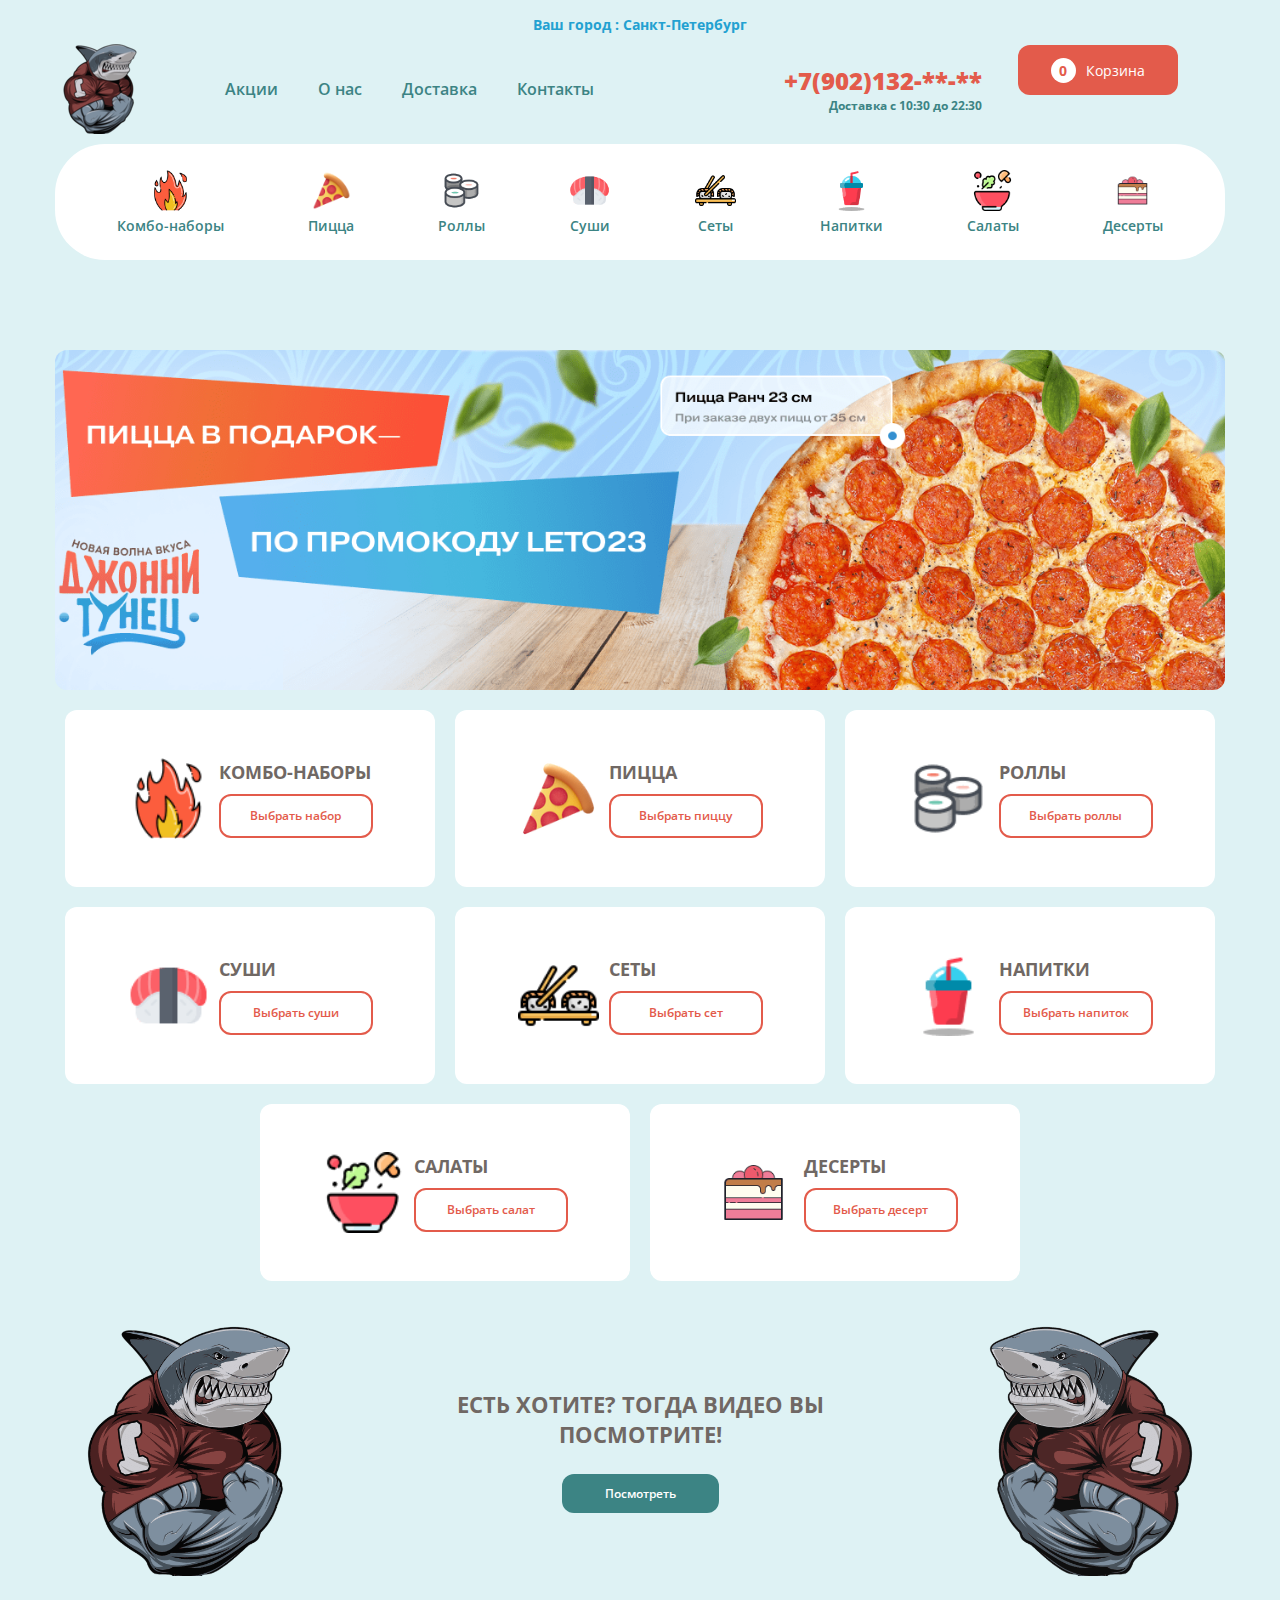
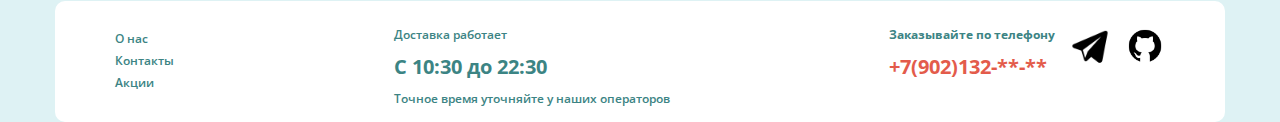
==== index.html @ 7097f6ed "Add files via upload" ====
<!DOCTYPE html>
<html lang="ru">
<head>
    <meta charset="UTF-8">
    <meta name="viewport" content="width=device-width, initial-scale=1.0">
    <title>Акула</title>
    <link rel="stylesheet" href="https://cdn.jsdelivr.net/npm/swiper@10/swiper-bundle.min.css">
    <link rel="stylesheet" href="css/style.css">

</head>
<body>
    <div class="wrapper">
        <div class="panel">
            <div class="panel__hamburger" onclick="">
                <img src="icons/panel/hamburger.png" alt="hamburger">
            </div>
            <div class="panel__logo">
                <img src="img/header/лого.png" alt="logo">
            </div>
            <div class="panel__basketCall">
                <sup>0</sup>
                <img src="icons/panel/panel_basket.png" alt="basketCall_panel">
            </div>
        </div>
    </div>
    <div class="overlay">
        <span class="menu__close" onclick="">х</span>
        <div class="menu__info">
            <a href="tel:89226533338" class="menu__tel">+7(922)653-33-38</a>
            <div class="menu__mode">
                Принимаем заказы с 10:30 до 23:30
            </div>
        </div>
        <div class="menu">
            <div class="menu__item">
                <img src="img/header/menu/огонь.png" alt="акции">
                <span class="menu__item-descr">Комбо-наборы</span>
            </div>
            <div class="menu__item">
                <img src="img/header/menu/пицца.png" alt="пицца">
                <span class="menu__item-descr">пицца</span>
            </div>
            <div class="menu__item">
                <img src="img/header/menu/роллы.png" alt="роллы">
                <span class="menu__item-descr">Роллы</span>
            </div>
            <div class="menu__item">
                <img src="img/header/menu/суши.png" alt="суши">
                <span class="menu__item-descr">Суши</span>
            </div>
            <div class="menu__item">
                <img src="img/header/menu/сеты.png" alt="сеты">
                <span class="menu__item-descr">Сеты</span>
            </div>
            <div class="menu__item">
                <img src="img/header/menu/вок.png" alt="вок">
                <span class="menu__item-descr">Вок</span>
            </div>
            <div class="menu__item">
                <img src="img/header/menu/салаты.png" alt="салаты">
                <span class="menu__item-descr">Салаты</span>
            </div>
            <div class="menu__item">
                <img src="img/header/menu/десерт.png" alt="десерт">
                <span class="menu__item-descr">Десерты</span>
            </div>  
        </div>
        <div class="menu__nav">
            <ul class="menu__list">
                <li>
                    <a href="#">Акции</a>
                </li>
                <li>
                    <a href="#">О нас</a>
                </li>
                <li>
                    <a href="#">Доставка</a>
                </li>
                <li>
                    <a href="#">Контакты</a>
                </li>
            </ul>
        </div>
    </div>
    <div class="basket">
        <div class="basket__close" onclick="">x</div>
        <h2 class="basket__title">Ваша корзина</h2>
        <div class="basket__empty">Пусто<img src="img/basket/пусто.png" alt="пусто"></div>
        <div class="basket__wrapper">
            <div class="basket__item">
                
            </div>
        </div>
        <div class="basket__finish">
            <div class="basket__finish-delivery">Доставка: <span>Бесплатно</span></div>
            <div class="basket__finish-price">Итого: <span>0 р</span></div>
        </div>
    </div>
    <div class="advertising">
        <div class="advertising__video">
            <video src="img/video/video.mp4" controls></video>
        </div>
        <span class="advertising__close" onclick="">x</span>
    </div>
    

    <header class="header">
        <div class="container">
            <div class="header__city">
                Ваш город : Санкт-Петербург
            </div>
            <div class="header__wrapper">
                <nav class="header__nav">
                    <div class="header__logo">
                        <img src="img/header/лого.png" alt="Лого">
                    </div>
                    <ul class="header__list">
                        <li>
                            <a href="#">Акции</a>
                        </li>
                        <li>
                            <a href="#">О нас</a>
                        </li>
                        <li>
                            <a href="#">Доставка</a>
                        </li>
                        <li>
                            <a href="#">Контакты</a>
                        </li>
                    </ul>
                    <div class="header__info">
                        <a href="tel:8902132****" class="header__info-tel">
                            +7(902)132-**-**
                        </a>
                        <div class="header__info-mode">
                            Доставка с 10:30 до 22:30
                        </div>
                    </div>
                    <div class="basketCall" onclick="">
                        <div class="basketCall__counter">0</div>
                        <span>Корзина</span>
                    </div>
                </nav>
                <div class="header__menu">
                    <a href="#" class="header__menu-item">
                        <img src="img/header/menu/огонь.png" alt="Комбо-наборы">
                        Комбо-наборы
                    </a>
                    <a href="#" class="header__menu-item">
                        <img src="img/header/menu/пицца.png" alt="Пицца">
                        Пицца
                    </a>
                    <a href="#" class="header__menu-item">
                        <img src="img/header/menu/роллы.png" alt="Роллы">
                        Роллы
                    </a>
                    <a href="#" class="header__menu-item">
                        <img src="img/header/menu/суши.png" alt="Суши">
                        Суши
                    </a>
                    <a href="#" class="header__menu-item">
                        <img src="img/header/menu/сеты.png" alt="Сеты">
                        Сеты
                    </a>
                    <a href="#" class="header__menu-item">
                        <img src="img/header/menu/напитки.png" alt="напитки">
                        Напитки
                    </a>
                    <a href="#" class="header__menu-item">
                        <img src="img/header/menu/салаты.png" alt="салаты">
                        Салаты
                    </a>
                    <a href="#" class="header__menu-item">
                        <img src="img/header/menu/десерт.png" alt="десерт">
                        Десерты
                    </a>
                </div>
            </div>
        </div>
    </header>

    <main class="main">

        <section class="coupons">
            <div class="container">
                <div class="swiper slider">
                    <div class="swiper-wrapper">
                        <div class="swiper-slide coupons__slide">
                            <img src="img/coupons/swiper/main_slide1.png" alt="slide1">
                        </div>
                        <div class="swiper-slide coupons__slide ">
                            <div class="coupons__slide-call">
                                <div class="coupons__slide-add">
                                    Свяжитесь со мной!
                                    <span>Корпоративные сайты, лендинг страницы, онлайн магазины</span>
                                </div>
                                <div class="coupons__slide-qr">
                                    <img src="img/coupons/swiper/slide 2/qrTg.jpg" alt="qrTelegram">
                                </div>
                            </div>
                        </div>
                        <div class="swiper-slide coupons__slide">
                            <img src="img/coupons/swiper/slide3.png" alt="slide3">
                        </div>
                    </div>
                    <div class="slider-next"></div>
                    <div class="slider-prev"></div>
                </div>
            </div>
        </section>

        <section class="card">
            <div class="container">
                <div class="card__wrapper">
                    <div class="card__item">
                        <div class="card__item-icon">
                            <img src="img/header/menu/огонь.png" alt="Комбо-наборы">
                        </div>
                        <div class="card__item-descr">
                            <div class="card__item-title">Комбо-наборы</div>
                            <a href="#" class="card__item-link">Выбрать набор</a>
                        </div>
                    </div>
                    <div class="card__item">
                        <div class="card__item-icon">
                            <img src="img/header/menu/пицца.png" alt="Пицца">
                        </div>
                        <div class="card__item-descr">
                            <div class="card__item-title">Пицца</div>
                            <a href="#" class="card__item-link">Выбрать пиццу</a>
                        </div>
                    </div>
                    <div class="card__item">
                        <div class="card__item-icon">
                            <img src="img/header/menu/роллы.png" alt="Роллы">
                        </div>
                        <div class="card__item-descr">
                            <div class="card__item-title">Роллы</div>
                            <a href="#" class="card__item-link">Выбрать роллы</a>
                        </div>
                    </div>
                    <div class="card__item">
                        <div class="card__item-icon">
                            <img src="img/header/menu/суши.png" alt="Суши">
                        </div>
                        <div class="card__item-descr">
                            <div class="card__item-title">суши</div>
                            <a href="#" class="card__item-link">Выбрать суши</a>
                        </div>
                    </div>
                    <div class="card__item">
                        <div class="card__item-icon">
                            <img src="img/header/menu/сеты.png" alt="Сеты">
                        </div>
                        <div class="card__item-descr">
                            <div class="card__item-title">Сеты</div>
                            <a href="#" class="card__item-link">Выбрать сет</a>
                        </div>
                    </div>
                    <div class="card__item">
                        <div class="card__item-icon">
                            <img src="img/header/menu/напитки.png" alt="Напитки">
                        </div>
                        <div class="card__item-descr">
                            <div class="card__item-title">Напитки</div>
                            <a href="#" class="card__item-link">Выбрать напиток</a>
                        </div>
                    </div>
                    <div class="card__item">
                        <div class="card__item-icon">
                            <img src="img/header/menu/салаты.png" alt="Салаты">
                        </div>
                        <div class="card__item-descr">
                            <div class="card__item-title">Салаты</div>
                            <a href="#" class="card__item-link">Выбрать салат</a>
                        </div>
                    </div>
                    <div class="card__item">
                        <div class="card__item-icon">
                            <img src="img/header/menu/десерт.png" alt="Десерты">
                        </div>
                        <div class="card__item-descr">
                            <div class="card__item-title">Десерты</div>
                            <a href="#" class="card__item-link">Выбрать десерт</a>
                        </div>
                    </div>
                </div>
            </div>
        </section>

        <section class="video">
            <div class="container">
                <div class="video__wrapper">
                    <div class="video__title">
                        Есть хотите? Тогда видео вы посмотрите!
                    </div>
                    <button class="video__call" onclick="">Посмотреть</button>
                </div>
            </div>
        </section>

    </main>

    <footer class="footer">
        <div class="container">
            <div class="footer__wrapper">
                <div class="footer__main">
                    <ul class="footer__main-menu">
                        <li><a href="#">О нас</a></li>
                        <li><a href="#">Контакты</a></li>
                        <li><a href="#">Акции</a></li>
                    </ul>
                    <div class="footer__main-info">
                        <span>Доставка работает</span>
                        <span>С 10:30 до 22:30</span>
                        <span>Точное время уточняйте у наших операторов</span>
                    </div>
                    <div class="footer__main-call">
                        <div class="footer__main-tel">
                            Заказывайте по телефону
                            <a href="tel:8902132****">+7(902)132-**-**</a>
                        </div>
                        <a href="https://t.me/tematriceps" class="footer__main-link">
                            <img src="icons/footer/telegram.png" alt="telegram">
                        </a>
                        <a href="https://github.com/TemaMel" class="footer__main-link">
                            <img src="icons/footer/github.png" alt="GitHub">
                        </a>
                    </div>
                    <div class="footer__main-mobile">
                        <span>Свяжитесь со мной</span>
                        Корпоративные сайты, лендинг страницы, онлайн-магазины
                    </div>
                </div>
                <div class="footer__sub">

                </div>
            </div>
        </div>
    </footer>




    

    <script src="https://cdn.jsdelivr.net/npm/swiper@10/swiper-bundle.min.js"></script>
    <script src="js/script.js"></script>
</body>
</html>
---- css/style.css ----
@charset "UTF-8";
@import url("https://fonts.googleapis.com/css2?family=Open+Sans:wght@300;400;500;600;700;800&display=swap");
* {
  font-family: "Open Sans", sans-serif;
  margin: 0;
}

body {
  background: #def2f4;
}

.container {
  max-width: 1170px;
  margin: 0 auto;
}

.wrapper {
  display: none;
  justify-content: center;
  align-items: center;
}

.panel {
  box-sizing: border-box;
  padding: 10px 20px 10px 10px;
  display: none;
  justify-content: space-between;
  position: fixed;
  align-items: center;
  width: 90%;
  height: 40px;
  background: #fff;
  top: 5%;
  border-radius: 10px;
  z-index: 100;
  transition: 1s all;
}
.panel__logo {
  width: 60px;
  height: 70px;
}
.panel__hamburger {
  display: block;
  width: 20px;
  height: 20px;
  cursor: pointer;
}
.panel__hamburger img {
  width: 100%;
  height: 100%;
  -o-object-fit: cover;
     object-fit: cover;
}
.panel__basketCall {
  display: flex;
  width: 25px;
  height: 25px;
}
.panel__basketCall img {
  width: 100%;
  height: 100%;
  -o-object-fit: cover;
     object-fit: cover;
}
.panel__basketCall sup {
  color: #3c8484;
  font-weight: 700;
}

.panel-active {
  top: 100%;
}

@media (max-width: 768px) {
  .container {
    max-width: 540px;
  }
  .wrapper {
    display: flex;
  }
  .panel {
    display: flex;
  }
}
.overlay {
  position: fixed;
  display: flex;
  left: -100%;
  justify-content: center;
  align-items: center;
  flex-direction: column;
  row-gap: 15px;
  width: 100%;
  height: 100%;
  background: #def2f4;
  text-align: center;
  transition: 1s all;
  z-index: 1000;
}
.overlay .menu {
  display: grid;
  grid-template-columns: repeat(auto-fit, 150px);
  gap: 10px;
  justify-content: center;
  align-items: center;
  width: 100%;
}
.overlay .menu__close {
  display: block;
  color: #e35b4b;
  position: absolute;
  top: 0px;
  font-size: 42px;
  line-height: 45px;
  cursor: pointer;
}
.overlay .menu__info {
  display: flex;
  flex-direction: column;
}
.overlay .menu__tel {
  color: #e35b4b;
  text-decoration: none;
  font-size: 24px;
  font-weight: 700;
}
.overlay .menu__mode {
  color: #3c8484;
  font-size: 14px;
  font-weight: 700;
}
.overlay .menu__item {
  display: flex;
  width: 150px;
  height: 92px;
  background: #fff;
  flex-direction: column;
  justify-content: center;
  align-items: center;
  -o-object-fit: cover;
     object-fit: cover;
  border-radius: 12px;
}
.overlay .menu__item img {
  width: 27px;
  height: 27px;
  -o-object-fit: cover;
     object-fit: cover;
}
.overlay .menu__item-descr {
  font-size: 12px;
  color: #3c8484;
  font-weight: 700;
}
.overlay .menu__list {
  display: flex;
  list-style-type: none;
  justify-content: space-between;
  text-align: center;
  -moz-column-gap: 20px;
       column-gap: 20px;
}
.overlay .menu__list a {
  color: #3c8484;
  text-decoration: none;
  font-weight: 700;
  font-size: 12px;
}
.overlay .menu__list a:hover {
  color: #e35b4b;
}
.overlay-active {
  left: 0%;
}

.header {
  position: relative;
  min-height: 350px;
  width: 100%;
  padding: 15px 0;
  box-sizing: border-box;
}
.header__wrapper {
  display: flex;
  flex-direction: column;
}
.header__city {
  text-align: center;
  color: #23a1d1;
  font-weight: 700;
  font-size: 14px;
  cursor: pointer;
}
.header__city:hover {
  color: rgba(24, 97, 126, 0.8705882353);
}
.header__nav {
  display: flex;
  margin-top: 10px;
  -moz-column-gap: 40px;
       column-gap: 40px;
  align-items: center;
  justify-content: start;
}
.header__logo {
  width: 90px;
  height: 90px;
}
.header__logo img {
  width: 100%;
  height: 100%;
  -o-object-fit: cover;
     object-fit: cover;
}
.header__list {
  display: flex;
  list-style-type: none;
  -moz-column-gap: 40px;
       column-gap: 40px;
}
.header__list a {
  color: #3c8484;
  text-decoration: none;
  font-weight: 600;
}
.header__list a:hover {
  color: #e35b4b;
}
.header__info {
  padding-left: 150px;
  display: flex;
  flex-direction: column;
  text-align: right;
}
.header__info-tel {
  color: #e35b4b;
  text-decoration: none;
  font-size: 24px;
  font-weight: 800;
}
.header__info-mode {
  color: #3c8484;
  font-size: 12px;
  font-weight: 700;
}
.header__menu {
  display: flex;
  justify-content: space-around;
  margin-top: 10px;
  width: 100%;
  min-height: 116px;
  padding: 20px;
  background: #fff;
  border-radius: 50px;
  box-sizing: border-box;
}
.header__menu-item {
  color: #3c8484;
  font-size: 14px;
  font-weight: 600;
  display: flex;
  flex-direction: column;
  justify-content: center;
  align-items: center;
  text-decoration: none;
  row-gap: 5px;
  flex-wrap: wrap;
  transition: 0.6s all;
}
.header__menu-item img {
  width: 41px;
  height: 41px;
}
.header__menu-item:hover {
  transform: translateY(-15%);
  color: #e35b4b;
}

@media (max-width: 1200px) {
  .container {
    max-width: 900px;
  }
  .header .header__list {
    -moz-column-gap: 20px;
         column-gap: 20px;
    padding: 0;
  }
  .header__info {
    padding-left: 30px;
  }
}
@media (max-width: 992px) {
  .container {
    max-width: 720px;
  }
  .header__wrapper {
    width: 100%;
    justify-content: center;
    align-items: center;
  }
  .header__nav {
    justify-content: space-between;
  }
  .header__menu {
    padding: 5px;
    display: grid;
    grid-template-columns: repeat(5, 41px);
    -moz-column-gap: 30px;
         column-gap: 30px;
    padding: 20px;
    row-gap: 15px;
    width: 600px;
  }
  .header__menu-item {
    font-size: 14px;
  }
  .header__menu-item:hover {
    transform: unset;
  }
}
@media (max-width: 768px) {
  .container {
    max-width: 540px;
  }
  .header {
    min-height: 100px;
    background: none;
  }
  .header__wrapper {
    display: none;
  }
  .header__city {
    display: none;
  }
}
@media (max-width: 576px) {
  .container {
    width: 100%;
    padding: 0 10px;
  }
}
.basketCall {
  position: fixed;
  width: 160px;
  height: 50px;
  background-color: #e35b4b;
  border-radius: 12px;
  display: flex;
  align-items: center;
  justify-content: center;
  -moz-column-gap: 10px;
       column-gap: 10px;
  top: 5%;
  right: 8%;
  cursor: pointer;
  z-index: 100;
  transition: 0.7s all;
}
.basketCall__counter {
  color: #e35b4b;
  width: 25px;
  height: 25px;
  display: flex;
  justify-content: center;
  align-items: center;
  background: #fff;
  border-radius: 50%;
  font-size: 14px;
  font-weight: 700;
}
.basketCall span {
  color: #fff;
  font-size: 14px;
}
.basketCall-active {
  right: -100%;
}
.basketCall:hover {
  background: #3c8484;
}

.basket {
  position: fixed;
  padding: 20px 0px 5px 0;
  right: 1%;
  top: -100%;
  display: flex;
  justify-content: space-between;
  flex-direction: column;
  text-align: center;
  border-radius: 0px 0px 12px 12px;
  width: 400px;
  min-height: 300px;
  background: #f1f1f1;
  z-index: 1;
  border-bottom: 2px solid #3c8484;
  border-left: 2px solid #3c8484;
  border-right: 2px solid #3c8484;
  transition: 0.8s all;
  z-index: 100;
}
.basket__close {
  color: #e35b4b;
  position: absolute;
  font-size: 40px;
  left: 10%;
  top: 0px;
  cursor: pointer;
}
.basket__empty {
  display: flex;
  justify-content: center;
  align-items: center;
  -moz-column-gap: 10px;
       column-gap: 10px;
  font-size: 24px;
  font-weight: 700;
  color: #3c8484;
}
.basket__empty img {
  width: 70px;
  height: 70px;
  -o-object-fit: cover;
     object-fit: cover;
}
.basket__title {
  color: #3c8484;
}
.basket__finish {
  color: #3c8484;
  font-weight: 600;
}
.basket-active {
  top: 0;
}
.basket:after {
  content: "";
  position: absolute;
  left: 0%;
  bottom: 0%;
  width: 200px;
  height: 200px;
  background: url("../img/basket/рыбак.png") center center/cover no-repeat;
  z-index: -1;
  border-radius: 50%;
}

@media (max-width: 1200px) {
  .basketCall {
    right: 2%;
    top: 10%;
  }
}
@media (max-width: 992px) {
  .basketCall {
    right: 2%;
    top: 2%;
    width: 120px;
  }
}
@media (max-width: 768px) {
  .container {
    max-width: 540px;
  }
  .basketCall {
    display: none;
  }
}
@media (max-width: 576px) {
  .container {
    width: 100%;
    padding: 0 10px;
  }
  .basket {
    width: 300px;
  }
}
.swiper {
  position: relative;
  width: 100%;
  height: 100%;
}

.slider {
  position: relative;
}

.coupons__slide {
  overflow: hidden;
  height: 340px;
  border-radius: 12px;
}
.coupons__slide img {
  -o-object-fit: cover;
     object-fit: cover;
  width: 100%;
  height: 100%;
}
.coupons__slide-qr {
  width: 350px;
  height: 350px;
}
.coupons__slide-qr img {
  width: 100%;
  height: 100%;
  -o-object-fit: cover;
     object-fit: cover;
  border-radius: 50%;
  border: 1px solid #e35b4b;
}
.coupons__slide-call {
  width: 100%;
  height: 100%;
  display: flex;
  align-items: center;
  justify-content: center;
  -moz-column-gap: 30px;
       column-gap: 30px;
}
.coupons__slide-add {
  color: #3c8484;
  text-align: center;
  width: 350px;
  line-height: 30px;
  font-weight: 700;
  font-size: 32px;
}
.coupons__slide-add span {
  font-weight: 600;
  font-size: 24px;
}

@media (max-width: 1200px) {
  .container {
    max-width: 900px;
  }
  .coupons__slide {
    height: 300px;
  }
  .coupons__slide-qr {
    width: 300px;
    height: 300px;
  }
}
@media (max-width: 992px) {
  .container {
    max-width: 720px;
  }
  .coupons__slide {
    height: 200px;
  }
  .coupons__slide-qr {
    width: 200px;
    height: 200px;
  }
}
@media (max-width: 768px) {
  .container {
    max-width: 540px;
  }
  .coupons__slide {
    height: 150px;
  }
  .coupons__slide-qr {
    width: 150px;
    height: 150px;
  }
  .coupons__slide-add {
    font-size: 24px;
  }
  .coupons__slide-add span {
    font-size: 20px;
  }
}
@media (max-width: 576px) {
  .container {
    width: 100%;
    padding: 0;
  }
  .coupons__slide {
    max-height: 100px;
    width: 300px;
    box-sizing: border-box;
  }
  .coupons__slide-qr {
    width: 100px;
    height: 100px;
  }
  .coupons__slide-add {
    font-size: 14px;
    width: 150px;
    line-height: 16px;
  }
  .coupons__slide-add span {
    font-size: 12px;
  }
}
.card {
  padding: 20px 0;
}
.card__wrapper {
  display: flex;
  gap: 20px;
  flex-wrap: wrap;
  justify-content: center;
}
.card__item {
  display: flex;
  align-items: center;
  justify-content: center;
  width: 370px;
  height: 177px;
  background: white;
  box-sizing: border-box;
  border-radius: 12px;
  transition: 0.4s all;
  -moz-column-gap: 10px;
       column-gap: 10px;
}
.card__item-icon {
  width: 81px;
  height: 81px;
}
.card__item-icon img {
  width: 100%;
  height: 100%;
  -o-object-fit: cover;
     object-fit: cover;
}
.card__item-descr {
  display: flex;
  flex-direction: column;
  row-gap: 10px;
}
.card__item-title {
  color: #706864;
  text-transform: uppercase;
  font-weight: 700;
  font-size: 18px;
  line-height: 24px;
}
.card__item-link {
  color: #e35b4b;
  display: flex;
  justify-content: center;
  align-items: center;
  border: 2px solid #e35b4b;
  border-radius: 12px;
  font-weight: 600;
  width: 150px;
  height: 40px;
  text-decoration: none;
  font-size: 12px;
  transition: 0.6s all;
}
.card__item-link:hover {
  color: #fff;
  background: #e35b4b;
}
.card__item:hover {
  transform: translateY(-2%);
  height: 165px;
}

@media (max-width: 1200px) {
  .container {
    max-width: 900px;
  }
}
@media (max-width: 992px) {
  .container {
    max-width: 720px;
  }
  .card__item {
    width: 350px;
  }
}
@media (max-width: 768px) {
  .container {
    max-width: 540px;
  }
  .card__item {
    width: 250px;
    padding: 10px;
  }
  .card__item-title {
    font-size: 16px;
  }
  .card__item-icon {
    width: 60px;
    height: 60px;
  }
  .card__item-link:hover {
    color: #e35b4b;
    background: #fff;
  }
  .card__item:hover {
    transform: translateY(0);
  }
}
.video {
  min-height: 300px;
  display: flex;
  justify-content: center;
  align-items: center;
  position: relative;
}
.video__wrapper {
  display: flex;
  flex-direction: column;
  justify-content: center;
  align-items: center;
}
.video__title {
  color: #706864;
  font-size: 22px;
  text-align: center;
  text-transform: uppercase;
  font-weight: 700;
  width: 400px;
}
.video__call {
  color: #fff;
  font-size: 12px;
  font-weight: 600;
  width: 157px;
  height: 39px;
  display: flex;
  justify-content: center;
  align-items: center;
  border-radius: 12px;
  border: none;
  margin-top: 25px;
  background: #3c8484;
  cursor: pointer;
  transition: 0.4s all;
}
.video__call:hover {
  background: #e35b4b;
}
.video:before {
  content: "";
  position: absolute;
  width: 250px;
  height: 250px;
  left: 5%;
  background: url("../img/video/shark1.png") center center/cover no-repeat;
  animation: 2s shark-animate infinite alternate-reverse;
  z-index: -1;
}
.video:after {
  content: "";
  position: absolute;
  right: 5%;
  width: 250px;
  height: 250px;
  background: url("../img/video/shark.png") center center/cover no-repeat;
  animation: 2s shark-animate infinite alternate-reverse;
  z-index: -1;
}

@keyframes shark-animate {
  0% {
    transform: translateY(0);
    opacity: 0.9;
  }
  100% {
    transform: translateY(-10%);
    opacity: 1;
  }
}
@media (max-width: 768px) {
  .video__title {
    color: #3c8484;
  }
}
@media (max-width: 576px) {
  .video__title {
    color: #3c8484;
    width: 100%;
  }
  .video:after {
    display: none;
  }
  .video:before {
    left: 0;
  }
}
.advertising {
  position: fixed;
  display: flex;
  justify-content: center;
  align-items: center;
  background: rgba(60, 132, 132, 0.9);
  width: 100%;
  height: 100%;
  z-index: 101;
  left: -100%;
  transition: 0.4s all;
}
.advertising__close {
  color: #fff;
  position: absolute;
  font-size: 42px;
  font-weight: 700;
  top: 10%;
  right: 20%;
  cursor: pointer;
}
.advertising__video {
  width: 700px;
  height: 400px;
}
.advertising__video video {
  width: 100%;
  height: 100%;
}
.advertising-active {
  left: 0;
}

@media (max-width: 1200px) {
  .advertising__close {
    right: 10%;
  }
}
@media (max-width: 992px) {
  .advertising__video {
    width: 600px;
    height: 350px;
  }
  .advertising__close {
    right: 5%;
  }
}
@media (max-width: 768px) {
  .advertising__video {
    width: 500px;
    height: 300px;
  }
  .advertising__close {
    right: 0%;
    top: 15%;
  }
}
@media (max-width: 576px) {
  .advertising__video {
    width: 300px;
    height: 200px;
  }
  .advertising__close {
    right: 0%;
    top: 25%;
    font-size: 32px;
  }
}
.footer__wrapper {
  display: flex;
  flex-direction: column;
}
.footer__main {
  display: flex;
  padding: 25px 60px 15px 60px;
  align-items: start;
  justify-content: space-between;
  width: 100%;
  min-height: 100px;
  background: #fff;
  border-radius: 10px;
  box-sizing: border-box;
}
.footer__main-menu {
  list-style-type: none;
  padding: 0;
}
.footer__main-menu li a {
  color: #3c8484;
  font-size: 12px;
  font-weight: 600;
  text-decoration: none;
  transition: 0.5s all;
}
.footer__main-menu li a:hover {
  color: #e35b4b;
}
.footer__main-info {
  display: flex;
  flex-direction: column;
  row-gap: 10px;
}
.footer__main-info span {
  color: #3c8484;
  font-size: 12px;
  font-weight: 600;
}
.footer__main-info span:nth-child(2) {
  font-size: 20px;
  font-weight: 700;
}
.footer__main-call {
  display: flex;
  -moz-column-gap: 15px;
       column-gap: 15px;
}
.footer__main-tel {
  color: #3c8484;
  font-size: 12px;
  font-weight: 700;
  display: flex;
  flex-direction: column;
  row-gap: 10px;
}
.footer__main-tel a {
  color: #e35b4b;
  font-size: 20px;
  text-decoration: none;
}
.footer__main-link {
  width: 40px;
  height: 40px;
}
.footer__main-link img {
  width: 100%;
  height: 100%;
  -o-object-fit: cover;
     object-fit: cover;
}
.footer__main-mobile {
  display: none;
}
@media (max-width: 1200px) {
  .container {
    max-width: 950px;
  }
}
@media (max-width: 992px) {
  .container {
    max-width: 700px;
  }
  .footer__main {
    padding: 15px;
  }
}
@media (max-width: 768px) {
  .container {
    max-width: 500px;
  }
  .footer__main {
    justify-content: center;
    align-items: center;
    flex-direction: column;
    text-align: center;
    row-gap: 15px;
  }
  .footer__main-menu {
    display: none;
  }
  .footer__main-info {
    display: none;
  }
  .footer__main-tel {
    row-gap: 0px;
  }
  .footer__main-mobile {
    color: #3c8484;
    font-weight: 700;
    display: block;
    text-align: center;
  }
  .footer__main-mobile span {
    display: block;
    font-size: 16px;
  }
}
@media (max-width: 576px) {
  .container {
    width: 100%;
    padding: 0 10px;
  }
  .footer__main {
    width: 100%;
  }
}/*# sourceMappingURL=style.css.map */
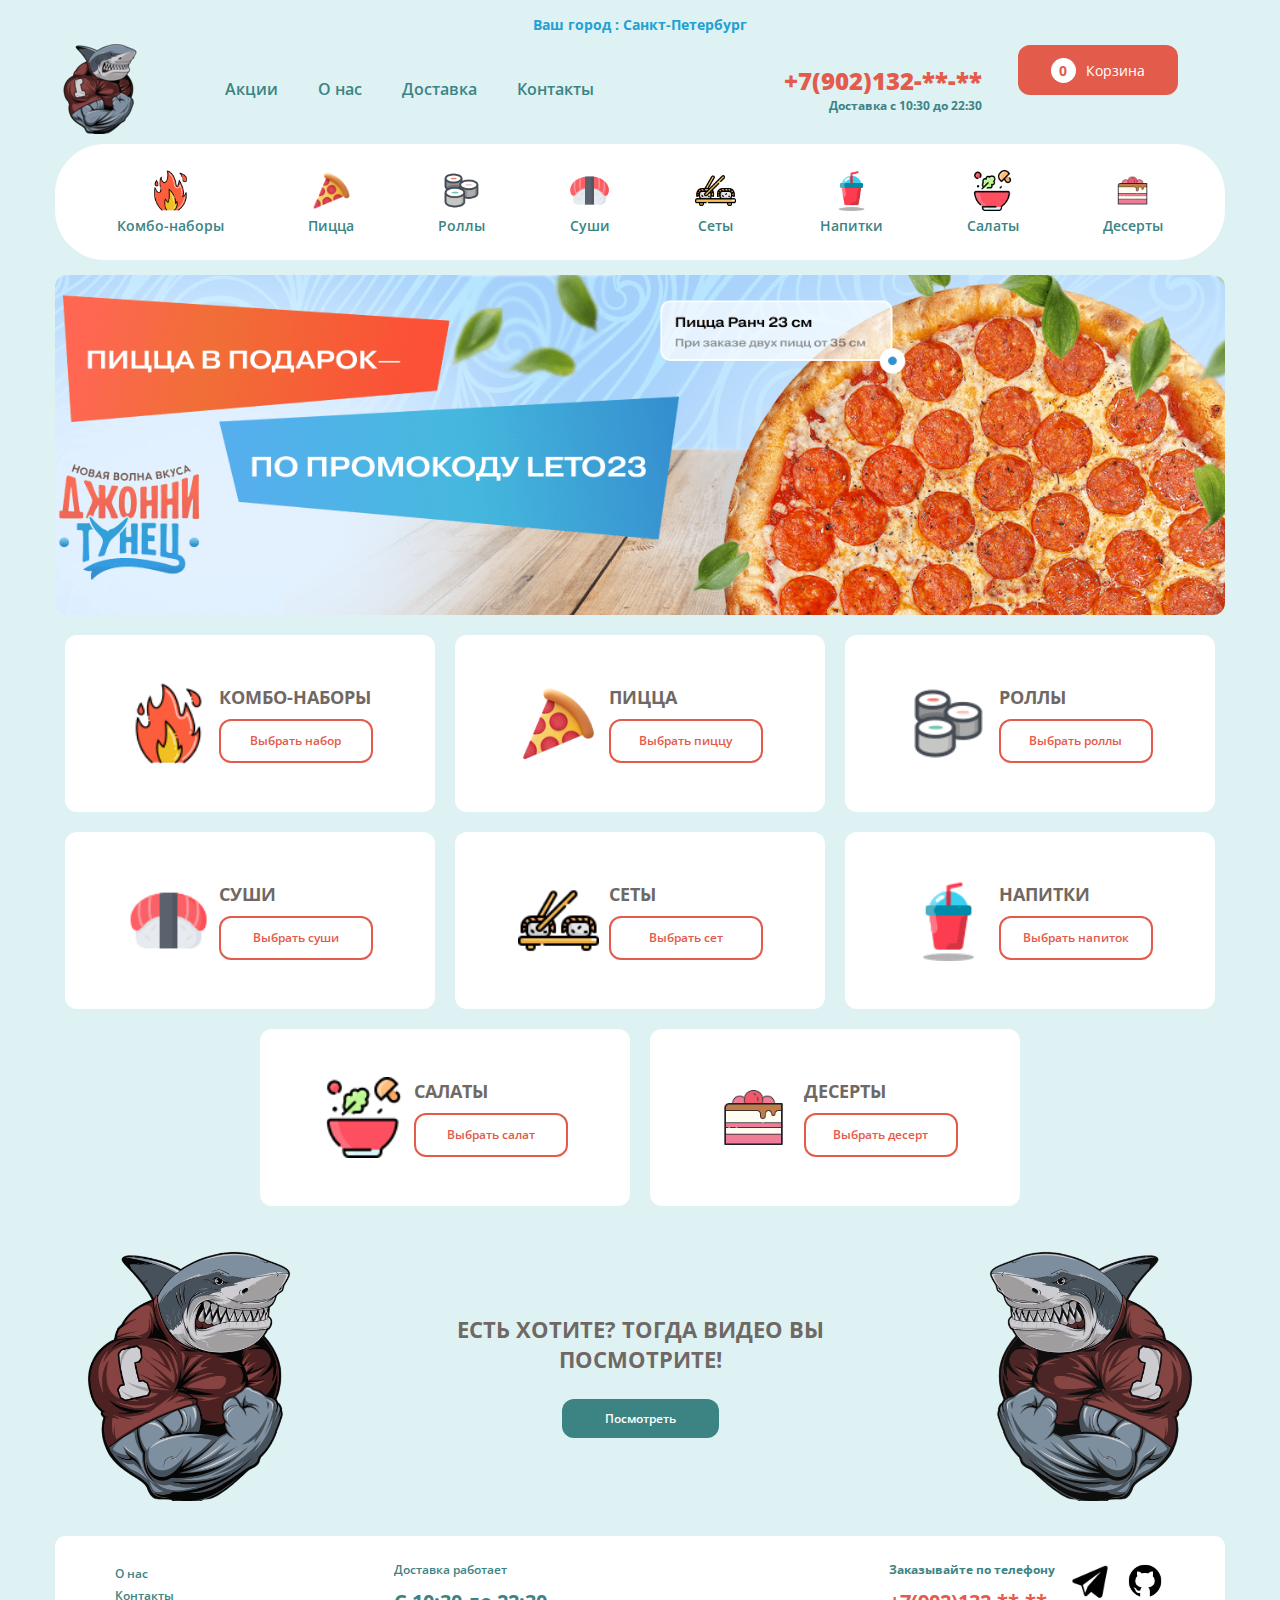
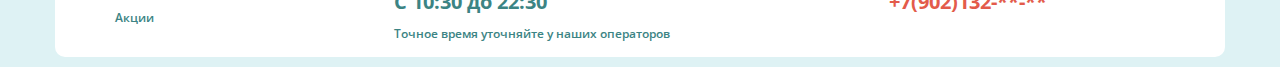
==== commit c2e13663: "1.2" ====
--- a/index.html
+++ b/index.html
@@ -8,7 +8,9 @@
     <link rel="stylesheet" href="css/style.css">
 
 </head>
+
 <body>
+
     <div class="wrapper">
         <div class="panel">
             <div class="panel__hamburger" onclick="">
@@ -68,10 +70,10 @@
         <div class="menu__nav">
             <ul class="menu__list">
                 <li>
-                    <a href="#">Акции</a>
+                    <a href="pages/information/promotions.html" target="_blank">Акции</a>
                 </li>
                 <li>
-                    <a href="#">О нас</a>
+                    <a href="pages/information/aboutUs.html" target="_blank">О нас</a>
                 </li>
                 <li>
                     <a href="#">Доставка</a>
@@ -112,14 +114,14 @@
             <div class="header__wrapper">
                 <nav class="header__nav">
                     <div class="header__logo">
-                        <img src="img/header/лого.png" alt="Лого">
+                        <a href="index.html"><img src="img/header/лого.png" alt="Лого"></a>
                     </div>
                     <ul class="header__list">
                         <li>
-                            <a href="#">Акции</a>
+                            <a href="pages/information/promotions.html" target="_blank">Акции</a>
                         </li>
                         <li>
-                            <a href="#">О нас</a>
+                            <a href="pages/information/aboutUs.html" target="_blank">О нас</a>
                         </li>
                         <li>
                             <a href="#">Доставка</a>
--- a/css/style.css
+++ b/css/style.css
@@ -175,7 +175,7 @@
 
 .header {
   position: relative;
-  min-height: 350px;
+  min-height: 250px;
   width: 100%;
   padding: 15px 0;
   box-sizing: border-box;
@@ -280,7 +280,7 @@
   .container {
     max-width: 900px;
   }
-  .header .header__list {
+  .header__list {
     -moz-column-gap: 20px;
          column-gap: 20px;
     padding: 0;
@@ -316,6 +316,9 @@
   }
   .header__menu-item:hover {
     transform: unset;
+  }
+  .header__info {
+    padding-left: 0px;
   }
 }
 @media (max-width: 768px) {
@@ -854,6 +857,9 @@
     font-size: 32px;
   }
 }
+.footer {
+  padding: 10px;
+}
 .footer__wrapper {
   display: flex;
   flex-direction: column;
@@ -928,6 +934,7 @@
 .footer__main-mobile {
   display: none;
 }
+
 @media (max-width: 1200px) {
   .container {
     max-width: 950px;
@@ -975,9 +982,157 @@
 @media (max-width: 576px) {
   .container {
     width: 100%;
-    padding: 0 10px;
   }
   .footer__main {
     width: 100%;
   }
+}
+.promotions__wrapper {
+  padding: 15px 10px;
+  display: flex;
+  text-align: center;
+  flex-direction: column;
+  align-items: center;
+  width: 100%;
+  height: 100%;
+  background: #fff;
+  border-radius: 12px;
+  box-sizing: border-box;
+  row-gap: 15px;
+}
+.promotions__subtitle {
+  display: block;
+  font-weight: 700;
+  font-size: 14px;
+}
+.promotions__coupon {
+  width: 100%;
+  height: 300px;
+  border-radius: 12px;
+  cursor: pointer;
+  -o-object-fit: cover;
+     object-fit: cover;
+}
+.promotions__descr {
+  width: 500px;
+  font-weight: 600;
+}
+.promotions__descr span {
+  display: block;
+  font-weight: 700;
+  color: #3c8484;
+}
+
+@media (max-width: 768px) {
+  .promotions__coupon {
+    height: 140px;
+  }
+}
+@media (max-width: 576px) {
+  .promotions {
+    padding: 0 10px;
+  }
+  .promotions__coupon {
+    height: 100px;
+  }
+  .promotions__descr {
+    width: 100%;
+    font-size: 12px;
+  }
+}
+.aboutUs {
+  padding: 15px 0;
+}
+.aboutUs__wrapper {
+  display: flex;
+  justify-content: center;
+  align-items: center;
+}
+.aboutUs__img {
+  width: 450px;
+  height: 450px;
+  -o-object-fit: cover;
+     object-fit: cover;
+  animation: 2s shark-animate-aboutUs infinite alternate-reverse;
+}
+.aboutUs__title {
+  color: #706864;
+  font-size: 30px;
+  font-weight: 900;
+}
+.aboutUs__title span {
+  color: #e35b4b;
+}
+.aboutUs__descr {
+  display: flex;
+  flex-direction: column;
+  row-gap: 20px;
+}
+.aboutUs__descr p {
+  color: #706864;
+  font-size: 16px;
+  line-height: 24px;
+  font-weight: 400;
+}
+.aboutUs__info {
+  padding: 0 25px;
+  color: #fff;
+  display: flex;
+  align-items: center;
+  text-align: center;
+  width: 100%;
+  font-size: 12px;
+  min-height: 150px;
+  background: linear-gradient(to bottom, #53a5ad, #5bb6bf 100%);
+  border-radius: 12px;
+  box-sizing: border-box;
+}
+
+@keyframes shark-animate-aboutUs {
+  0% {
+    transform: translateY(0);
+    opacity: 0.9;
+  }
+  100% {
+    transform: translateY(-5%);
+    opacity: 1;
+  }
+}
+@media (max-width: 992px) {
+  .container {
+    width: 700px;
+  }
+  .aboutUs__img {
+    width: 250px;
+    height: 300px;
+  }
+  .aboutUs__wrapper {
+    -moz-column-gap: 10px;
+         column-gap: 10px;
+  }
+  .aboutUs__info {
+    margin-top: 10px;
+  }
+}
+@media (max-width: 768px) {
+  .container {
+    width: 500px;
+  }
+  .aboutUs__wrapper {
+    flex-direction: column;
+    -moz-column-gap: 0px;
+         column-gap: 0px;
+  }
+}
+@media (max-width: 576px) {
+  .container {
+    width: 100%;
+  }
+  .aboutUs {
+    padding: 0 10px;
+    box-sizing: border-box;
+  }
+  .aboutUs__descr {
+    width: 100%;
+  }
 }/*# sourceMappingURL=style.css.map */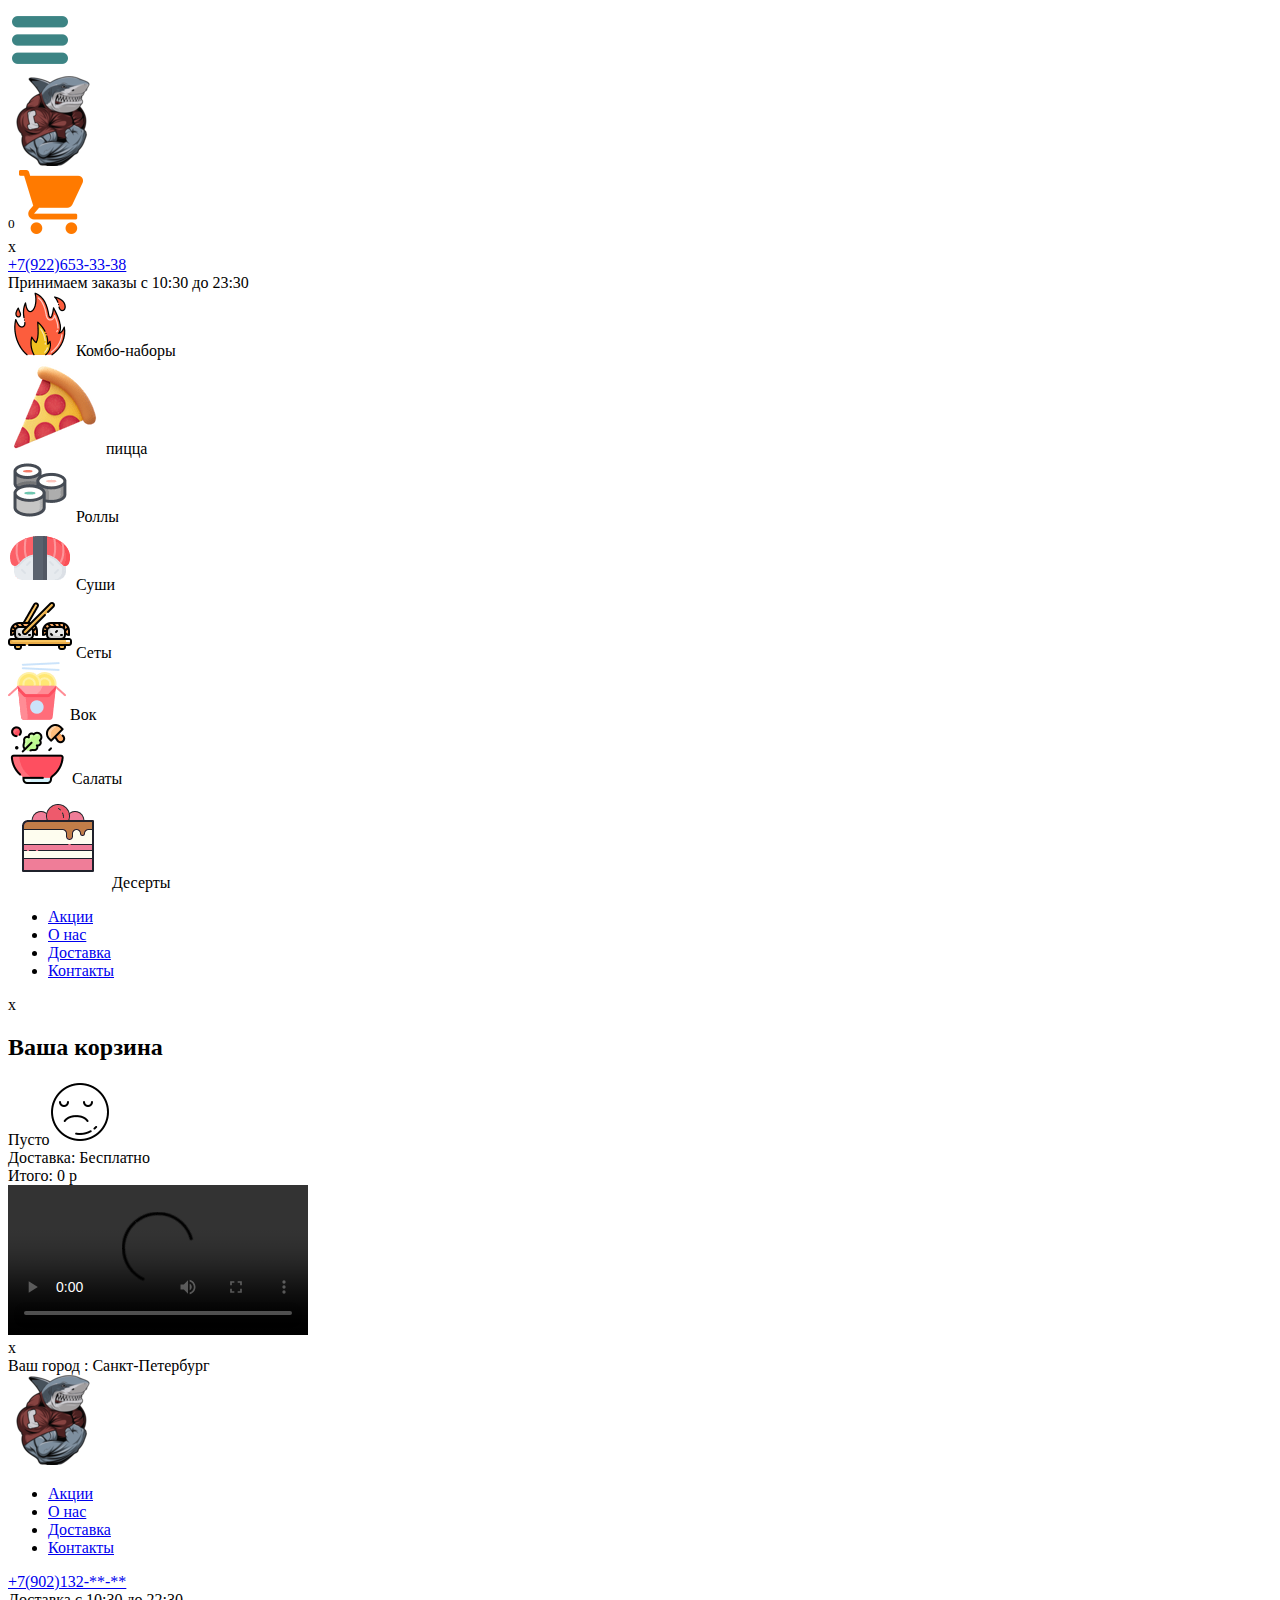
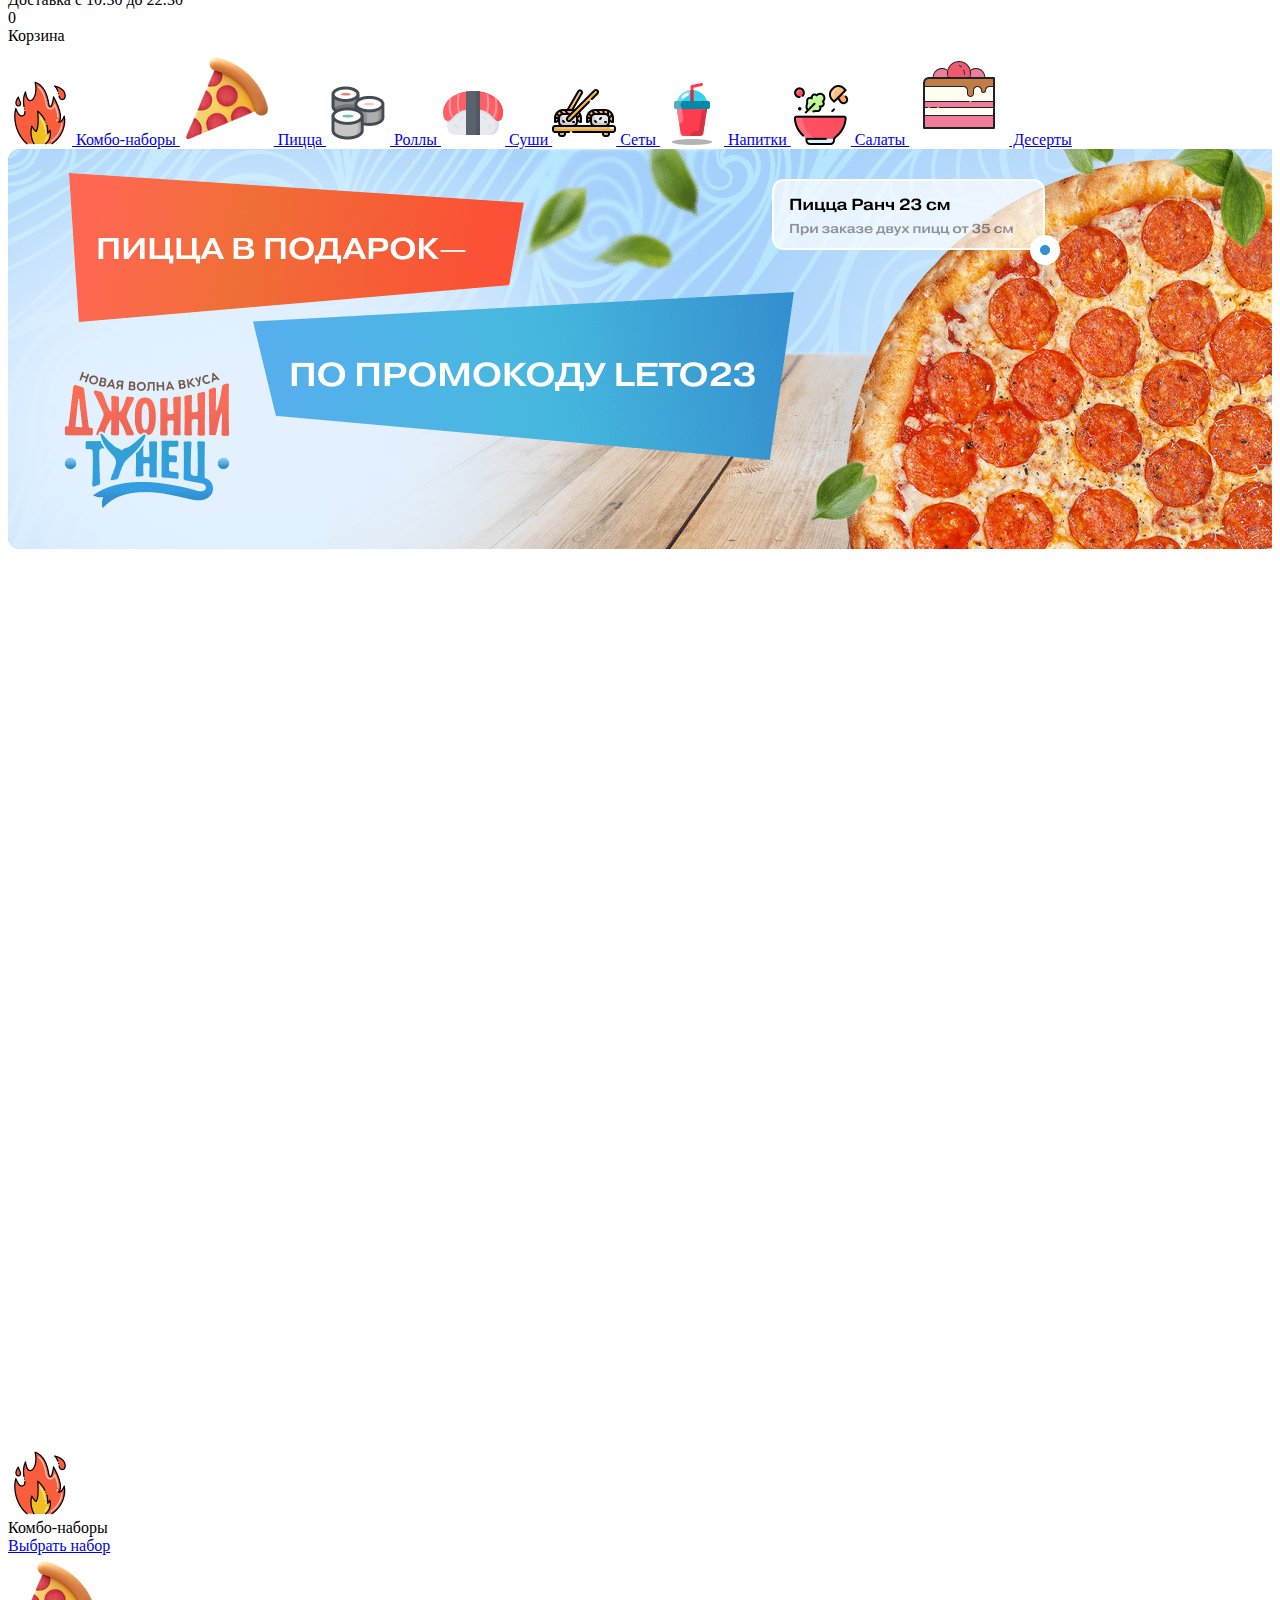
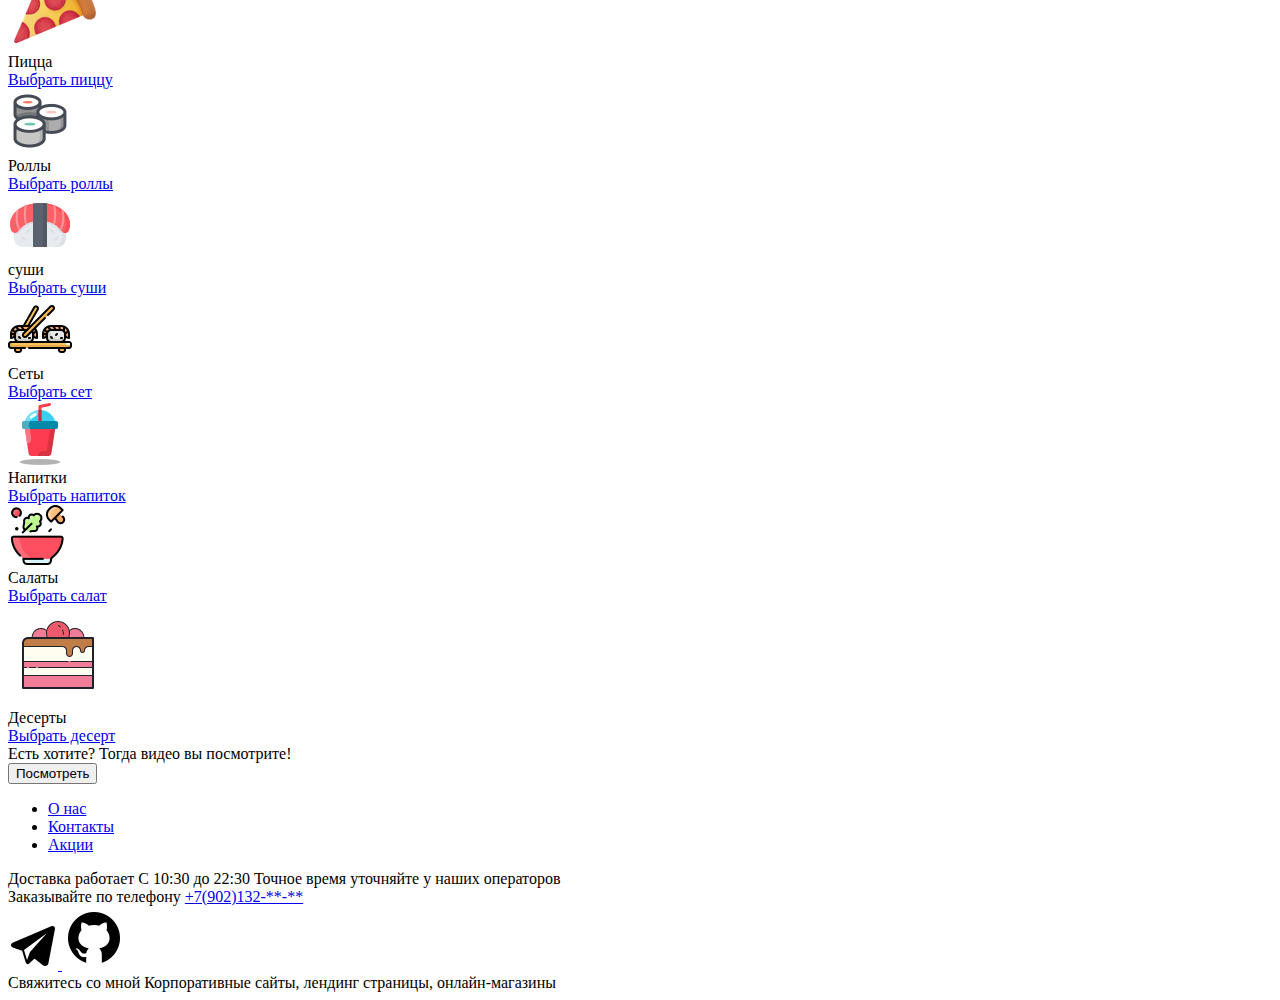
==== commit d8d0d894: "Add files via upload" ====
--- a/index.html
+++ b/index.html
@@ -5,7 +5,7 @@
     <meta name="viewport" content="width=device-width, initial-scale=1.0">
     <title>Акула</title>
     <link rel="stylesheet" href="https://cdn.jsdelivr.net/npm/swiper@10/swiper-bundle.min.css">
-    <link rel="stylesheet" href="css/style.css">
+    <link rel="stylesheet" href="scss/style.css">
 
 </head>
 
@@ -118,16 +118,16 @@
                     </div>
                     <ul class="header__list">
                         <li>
-                            <a href="pages/information/promotions.html" target="_blank">Акции</a>
+                            <a href="pages/information/promotions.html">Акции</a>
                         </li>
                         <li>
-                            <a href="pages/information/aboutUs.html" target="_blank">О нас</a>
+                            <a href="pages/information/aboutUs.html">О нас</a>
                         </li>
                         <li>
-                            <a href="#">Доставка</a>
+                            <a href="pages/information/delivery.html">Доставка</a>
                         </li>
                         <li>
-                            <a href="#">Контакты</a>
+                            <a href="pages/information/contacts.html">Контакты</a>
                         </li>
                     </ul>
                     <div class="header__info">
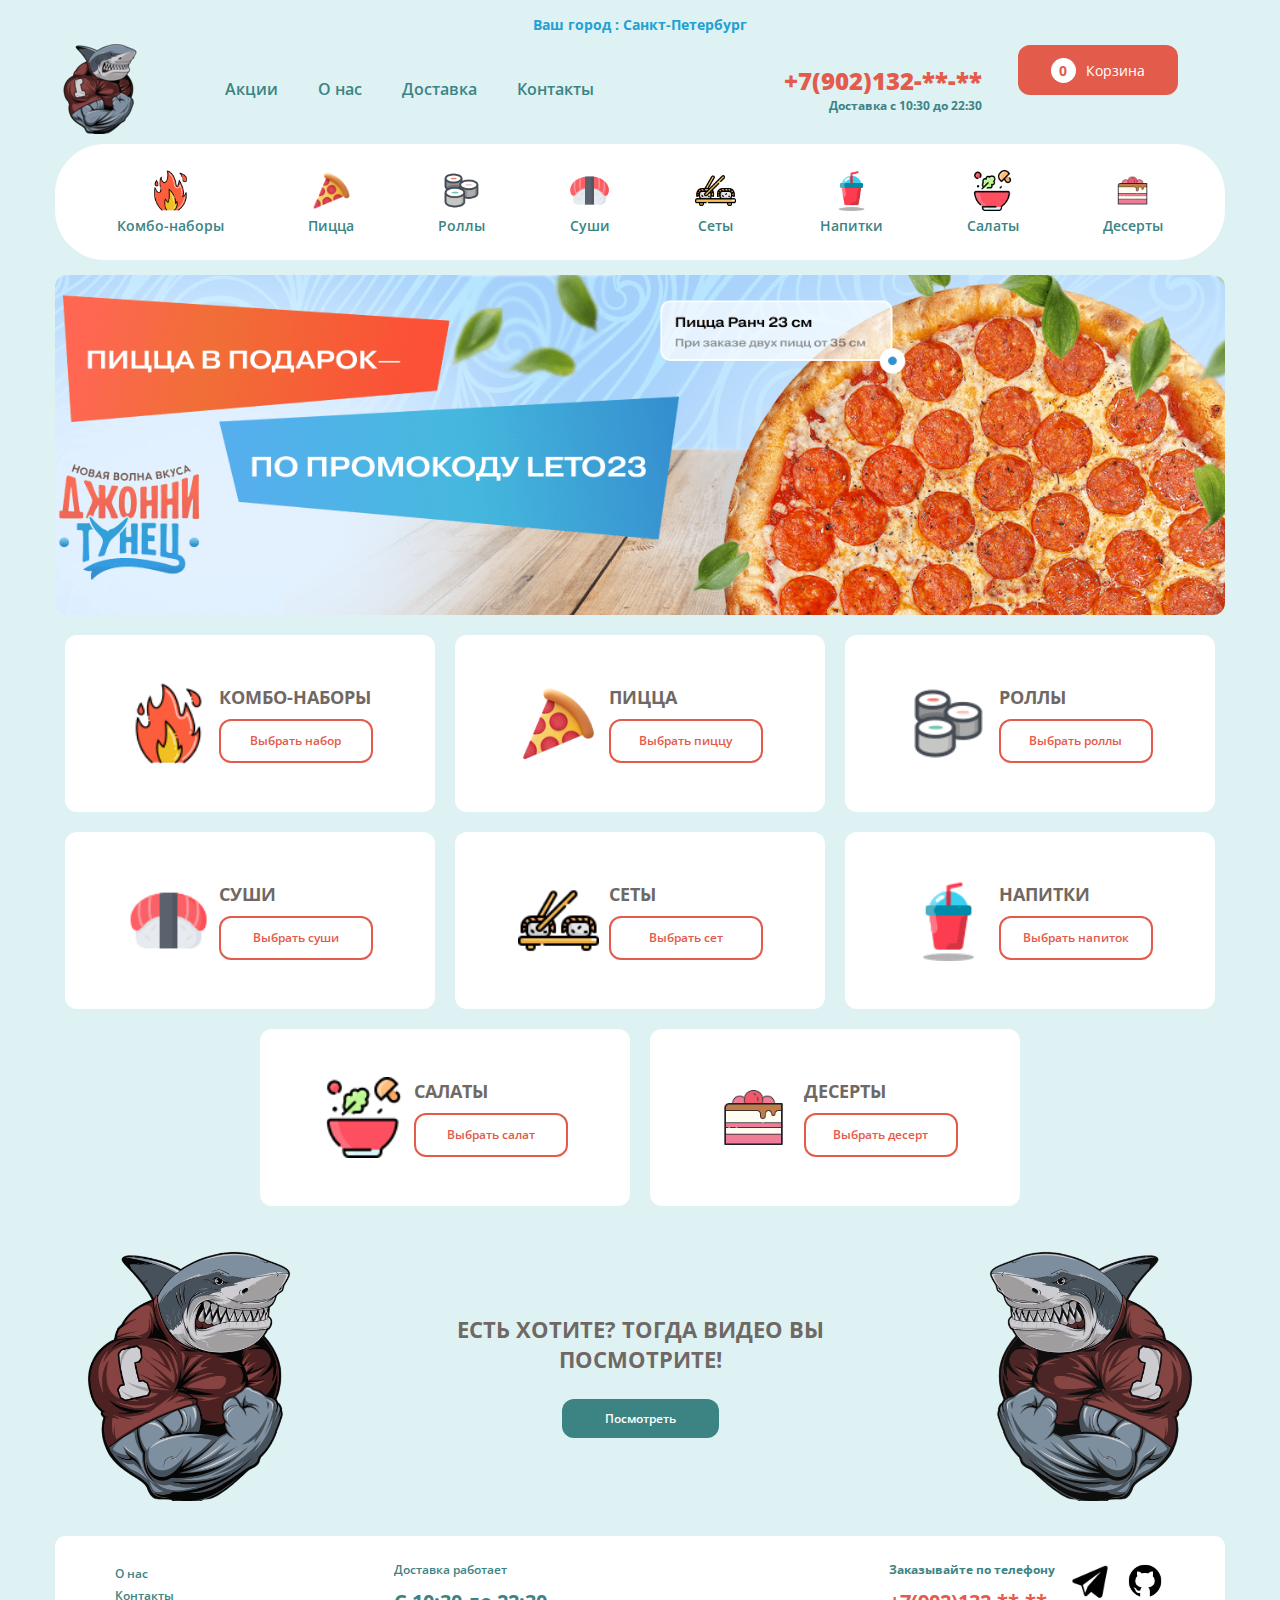
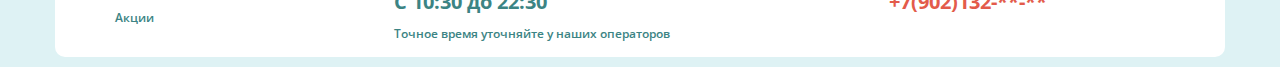
==== commit a1a0f809: "1.5" ====
--- a/index.html
+++ b/index.html
@@ -5,7 +5,7 @@
     <meta name="viewport" content="width=device-width, initial-scale=1.0">
     <title>Акула</title>
     <link rel="stylesheet" href="https://cdn.jsdelivr.net/npm/swiper@10/swiper-bundle.min.css">
-    <link rel="stylesheet" href="scss/style.css">
+    <link rel="stylesheet" href="css/style.css">
 
 </head>
 
--- a/css/style.css
+++ b/css/style.css
@@ -0,0 +1,1347 @@
+@charset "UTF-8";
+@import url("https://fonts.googleapis.com/css2?family=Open+Sans:wght@300;400;500;600;700;800&display=swap");
+* {
+  font-family: "Open Sans", sans-serif;
+  margin: 0;
+}
+
+body {
+  background: #def2f4;
+}
+
+.container {
+  max-width: 1170px;
+  margin: 0 auto;
+}
+
+.wrapper {
+  display: none;
+  justify-content: center;
+  align-items: center;
+}
+
+.panel {
+  box-sizing: border-box;
+  padding: 10px 20px 10px 10px;
+  display: none;
+  justify-content: space-between;
+  position: fixed;
+  align-items: center;
+  width: 90%;
+  height: 40px;
+  background: #fff;
+  top: 5%;
+  border-radius: 10px;
+  z-index: 100;
+  transition: 1s all;
+}
+.panel__logo {
+  width: 60px;
+  height: 70px;
+}
+.panel__hamburger {
+  display: block;
+  width: 20px;
+  height: 20px;
+  cursor: pointer;
+}
+.panel__hamburger img {
+  width: 100%;
+  height: 100%;
+  -o-object-fit: cover;
+     object-fit: cover;
+}
+.panel__basketCall {
+  display: flex;
+  width: 25px;
+  height: 25px;
+}
+.panel__basketCall img {
+  width: 100%;
+  height: 100%;
+  -o-object-fit: cover;
+     object-fit: cover;
+}
+.panel__basketCall sup {
+  color: #3c8484;
+  font-weight: 700;
+}
+
+.panel-active {
+  top: 100%;
+}
+
+@media (max-width: 768px) {
+  .container {
+    max-width: 540px;
+  }
+  .wrapper {
+    display: flex;
+  }
+  .panel {
+    display: flex;
+  }
+}
+.overlay {
+  position: fixed;
+  display: flex;
+  left: -100%;
+  justify-content: center;
+  align-items: center;
+  flex-direction: column;
+  row-gap: 15px;
+  width: 100%;
+  height: 100%;
+  background: #def2f4;
+  text-align: center;
+  transition: 1s all;
+  z-index: 1000;
+}
+.overlay .menu {
+  display: grid;
+  grid-template-columns: repeat(auto-fit, 150px);
+  gap: 10px;
+  justify-content: center;
+  align-items: center;
+  width: 100%;
+}
+.overlay .menu__close {
+  display: block;
+  color: #e35b4b;
+  position: absolute;
+  top: 0px;
+  font-size: 42px;
+  line-height: 45px;
+  cursor: pointer;
+}
+.overlay .menu__info {
+  display: flex;
+  flex-direction: column;
+}
+.overlay .menu__tel {
+  color: #e35b4b;
+  text-decoration: none;
+  font-size: 24px;
+  font-weight: 700;
+}
+.overlay .menu__mode {
+  color: #3c8484;
+  font-size: 14px;
+  font-weight: 700;
+}
+.overlay .menu__item {
+  display: flex;
+  width: 150px;
+  height: 92px;
+  background: #fff;
+  flex-direction: column;
+  justify-content: center;
+  align-items: center;
+  -o-object-fit: cover;
+     object-fit: cover;
+  border-radius: 12px;
+}
+.overlay .menu__item img {
+  width: 27px;
+  height: 27px;
+  -o-object-fit: cover;
+     object-fit: cover;
+}
+.overlay .menu__item-descr {
+  font-size: 12px;
+  color: #3c8484;
+  font-weight: 700;
+}
+.overlay .menu__list {
+  display: flex;
+  list-style-type: none;
+  justify-content: space-between;
+  text-align: center;
+  -moz-column-gap: 20px;
+       column-gap: 20px;
+}
+.overlay .menu__list a {
+  color: #3c8484;
+  text-decoration: none;
+  font-weight: 700;
+  font-size: 12px;
+}
+.overlay .menu__list a:hover {
+  color: #e35b4b;
+}
+.overlay-active {
+  left: 0%;
+}
+
+.header {
+  position: relative;
+  min-height: 250px;
+  width: 100%;
+  padding: 15px 0;
+  box-sizing: border-box;
+}
+.header__wrapper {
+  display: flex;
+  flex-direction: column;
+}
+.header__city {
+  text-align: center;
+  color: #23a1d1;
+  font-weight: 700;
+  font-size: 14px;
+  cursor: pointer;
+}
+.header__city:hover {
+  color: rgba(24, 97, 126, 0.8705882353);
+}
+.header__nav {
+  display: flex;
+  margin-top: 10px;
+  -moz-column-gap: 40px;
+       column-gap: 40px;
+  align-items: center;
+  justify-content: start;
+}
+.header__logo {
+  width: 90px;
+  height: 90px;
+}
+.header__logo img {
+  width: 100%;
+  height: 100%;
+  -o-object-fit: cover;
+     object-fit: cover;
+}
+.header__list {
+  display: flex;
+  list-style-type: none;
+  -moz-column-gap: 40px;
+       column-gap: 40px;
+}
+.header__list a {
+  color: #3c8484;
+  text-decoration: none;
+  font-weight: 600;
+}
+.header__list a:hover {
+  color: #e35b4b;
+}
+.header__info {
+  padding-left: 150px;
+  display: flex;
+  flex-direction: column;
+  text-align: right;
+}
+.header__info-tel {
+  color: #e35b4b;
+  text-decoration: none;
+  font-size: 24px;
+  font-weight: 800;
+}
+.header__info-mode {
+  color: #3c8484;
+  font-size: 12px;
+  font-weight: 700;
+}
+.header__menu {
+  display: flex;
+  justify-content: space-around;
+  margin-top: 10px;
+  width: 100%;
+  min-height: 116px;
+  padding: 20px;
+  background: #fff;
+  border-radius: 50px;
+  box-sizing: border-box;
+}
+.header__menu-item {
+  color: #3c8484;
+  font-size: 14px;
+  font-weight: 600;
+  display: flex;
+  flex-direction: column;
+  justify-content: center;
+  align-items: center;
+  text-decoration: none;
+  row-gap: 5px;
+  flex-wrap: wrap;
+  transition: 0.6s all;
+}
+.header__menu-item img {
+  width: 41px;
+  height: 41px;
+}
+.header__menu-item:hover {
+  transform: translateY(-15%);
+  color: #e35b4b;
+}
+
+@media (max-width: 1200px) {
+  .container {
+    max-width: 900px;
+  }
+  .header__list {
+    -moz-column-gap: 20px;
+         column-gap: 20px;
+    padding: 0;
+  }
+  .header__info {
+    padding-left: 30px;
+  }
+}
+@media (max-width: 992px) {
+  .container {
+    max-width: 720px;
+  }
+  .header__wrapper {
+    width: 100%;
+    justify-content: center;
+    align-items: center;
+  }
+  .header__nav {
+    justify-content: space-between;
+  }
+  .header__menu {
+    padding: 5px;
+    display: grid;
+    grid-template-columns: repeat(5, 41px);
+    -moz-column-gap: 30px;
+         column-gap: 30px;
+    padding: 20px;
+    row-gap: 15px;
+    width: 600px;
+  }
+  .header__menu-item {
+    font-size: 14px;
+  }
+  .header__menu-item:hover {
+    transform: unset;
+  }
+  .header__info {
+    padding-left: 0px;
+  }
+}
+@media (max-width: 768px) {
+  .container {
+    max-width: 540px;
+  }
+  .header {
+    min-height: 100px;
+    background: none;
+  }
+  .header__wrapper {
+    display: none;
+  }
+  .header__city {
+    display: none;
+  }
+}
+@media (max-width: 576px) {
+  .container {
+    width: 100%;
+    padding: 0 10px;
+  }
+}
+.basketCall {
+  position: fixed;
+  width: 160px;
+  height: 50px;
+  background-color: #e35b4b;
+  border-radius: 12px;
+  display: flex;
+  align-items: center;
+  justify-content: center;
+  -moz-column-gap: 10px;
+       column-gap: 10px;
+  top: 5%;
+  right: 8%;
+  cursor: pointer;
+  z-index: 100;
+  transition: 0.7s all;
+}
+.basketCall__counter {
+  color: #e35b4b;
+  width: 25px;
+  height: 25px;
+  display: flex;
+  justify-content: center;
+  align-items: center;
+  background: #fff;
+  border-radius: 50%;
+  font-size: 14px;
+  font-weight: 700;
+}
+.basketCall span {
+  color: #fff;
+  font-size: 14px;
+}
+.basketCall-active {
+  right: -100%;
+}
+.basketCall:hover {
+  background: #3c8484;
+}
+
+.basket {
+  position: fixed;
+  padding: 20px 0px 5px 0;
+  right: 1%;
+  top: -100%;
+  display: flex;
+  justify-content: space-between;
+  flex-direction: column;
+  text-align: center;
+  border-radius: 0px 0px 12px 12px;
+  width: 400px;
+  min-height: 300px;
+  background: #f1f1f1;
+  z-index: 1;
+  border-bottom: 2px solid #3c8484;
+  border-left: 2px solid #3c8484;
+  border-right: 2px solid #3c8484;
+  transition: 0.8s all;
+  z-index: 100;
+}
+.basket__close {
+  color: #e35b4b;
+  position: absolute;
+  font-size: 40px;
+  left: 10%;
+  top: 0px;
+  cursor: pointer;
+}
+.basket__empty {
+  display: flex;
+  justify-content: center;
+  align-items: center;
+  -moz-column-gap: 10px;
+       column-gap: 10px;
+  font-size: 24px;
+  font-weight: 700;
+  color: #3c8484;
+}
+.basket__empty img {
+  width: 70px;
+  height: 70px;
+  -o-object-fit: cover;
+     object-fit: cover;
+}
+.basket__title {
+  color: #3c8484;
+}
+.basket__finish {
+  color: #3c8484;
+  font-weight: 600;
+}
+.basket-active {
+  top: 0;
+}
+.basket:after {
+  content: "";
+  position: absolute;
+  left: 0%;
+  bottom: 0%;
+  width: 200px;
+  height: 200px;
+  background: url("../img/basket/рыбак.png") center center/cover no-repeat;
+  z-index: -1;
+  border-radius: 50%;
+}
+
+@media (max-width: 1200px) {
+  .basketCall {
+    right: 2%;
+    top: 10%;
+  }
+}
+@media (max-width: 992px) {
+  .basketCall {
+    right: 2%;
+    top: 2%;
+    width: 120px;
+  }
+}
+@media (max-width: 768px) {
+  .container {
+    max-width: 540px;
+  }
+  .basketCall {
+    display: none;
+  }
+}
+@media (max-width: 576px) {
+  .container {
+    width: 100%;
+    padding: 0 10px;
+  }
+  .basket {
+    width: 300px;
+  }
+}
+.swiper {
+  position: relative;
+  width: 100%;
+  height: 100%;
+}
+
+.slider {
+  position: relative;
+}
+
+.coupons__slide {
+  overflow: hidden;
+  height: 340px;
+  border-radius: 12px;
+}
+.coupons__slide img {
+  -o-object-fit: cover;
+     object-fit: cover;
+  width: 100%;
+  height: 100%;
+}
+.coupons__slide-qr {
+  width: 350px;
+  height: 350px;
+}
+.coupons__slide-qr img {
+  width: 100%;
+  height: 100%;
+  -o-object-fit: cover;
+     object-fit: cover;
+  border-radius: 50%;
+  border: 1px solid #e35b4b;
+}
+.coupons__slide-call {
+  width: 100%;
+  height: 100%;
+  display: flex;
+  align-items: center;
+  justify-content: center;
+  -moz-column-gap: 30px;
+       column-gap: 30px;
+}
+.coupons__slide-add {
+  color: #3c8484;
+  text-align: center;
+  width: 350px;
+  line-height: 30px;
+  font-weight: 700;
+  font-size: 32px;
+}
+.coupons__slide-add span {
+  font-weight: 600;
+  font-size: 24px;
+}
+
+@media (max-width: 1200px) {
+  .container {
+    max-width: 900px;
+  }
+  .coupons__slide {
+    height: 300px;
+  }
+  .coupons__slide-qr {
+    width: 300px;
+    height: 300px;
+  }
+}
+@media (max-width: 992px) {
+  .container {
+    max-width: 720px;
+  }
+  .coupons__slide {
+    height: 200px;
+  }
+  .coupons__slide-qr {
+    width: 200px;
+    height: 200px;
+  }
+}
+@media (max-width: 768px) {
+  .container {
+    max-width: 540px;
+  }
+  .coupons__slide {
+    height: 150px;
+  }
+  .coupons__slide-qr {
+    width: 150px;
+    height: 150px;
+  }
+  .coupons__slide-add {
+    font-size: 24px;
+  }
+  .coupons__slide-add span {
+    font-size: 20px;
+  }
+}
+@media (max-width: 576px) {
+  .container {
+    width: 100%;
+    padding: 0;
+  }
+  .coupons__slide {
+    max-height: 100px;
+    width: 300px;
+    box-sizing: border-box;
+  }
+  .coupons__slide-qr {
+    width: 100px;
+    height: 100px;
+  }
+  .coupons__slide-add {
+    font-size: 14px;
+    width: 150px;
+    line-height: 16px;
+  }
+  .coupons__slide-add span {
+    font-size: 12px;
+  }
+}
+.card {
+  padding: 20px 0;
+}
+.card__wrapper {
+  display: flex;
+  gap: 20px;
+  flex-wrap: wrap;
+  justify-content: center;
+}
+.card__item {
+  display: flex;
+  align-items: center;
+  justify-content: center;
+  width: 370px;
+  height: 177px;
+  background: white;
+  box-sizing: border-box;
+  border-radius: 12px;
+  transition: 0.4s all;
+  -moz-column-gap: 10px;
+       column-gap: 10px;
+}
+.card__item-icon {
+  width: 81px;
+  height: 81px;
+}
+.card__item-icon img {
+  width: 100%;
+  height: 100%;
+  -o-object-fit: cover;
+     object-fit: cover;
+}
+.card__item-descr {
+  display: flex;
+  flex-direction: column;
+  row-gap: 10px;
+}
+.card__item-title {
+  color: #706864;
+  text-transform: uppercase;
+  font-weight: 700;
+  font-size: 18px;
+  line-height: 24px;
+}
+.card__item-link {
+  color: #e35b4b;
+  display: flex;
+  justify-content: center;
+  align-items: center;
+  border: 2px solid #e35b4b;
+  border-radius: 12px;
+  font-weight: 600;
+  width: 150px;
+  height: 40px;
+  text-decoration: none;
+  font-size: 12px;
+  transition: 0.6s all;
+}
+.card__item-link:hover {
+  color: #fff;
+  background: #e35b4b;
+}
+.card__item:hover {
+  transform: translateY(-2%);
+  height: 165px;
+}
+
+@media (max-width: 1200px) {
+  .container {
+    max-width: 900px;
+  }
+}
+@media (max-width: 992px) {
+  .container {
+    max-width: 720px;
+  }
+  .card__item {
+    width: 350px;
+  }
+}
+@media (max-width: 768px) {
+  .container {
+    max-width: 540px;
+  }
+  .card__item {
+    width: 250px;
+    padding: 10px;
+  }
+  .card__item-title {
+    font-size: 16px;
+  }
+  .card__item-icon {
+    width: 60px;
+    height: 60px;
+  }
+  .card__item-link:hover {
+    color: #e35b4b;
+    background: #fff;
+  }
+  .card__item:hover {
+    transform: translateY(0);
+  }
+}
+.video {
+  min-height: 300px;
+  display: flex;
+  justify-content: center;
+  align-items: center;
+  position: relative;
+}
+.video__wrapper {
+  display: flex;
+  flex-direction: column;
+  justify-content: center;
+  align-items: center;
+}
+.video__title {
+  color: #706864;
+  font-size: 22px;
+  text-align: center;
+  text-transform: uppercase;
+  font-weight: 700;
+  width: 400px;
+}
+.video__call {
+  color: #fff;
+  font-size: 12px;
+  font-weight: 600;
+  width: 157px;
+  height: 39px;
+  display: flex;
+  justify-content: center;
+  align-items: center;
+  border-radius: 12px;
+  border: none;
+  margin-top: 25px;
+  background: #3c8484;
+  cursor: pointer;
+  transition: 0.4s all;
+}
+.video__call:hover {
+  background: #e35b4b;
+}
+.video:before {
+  content: "";
+  position: absolute;
+  width: 250px;
+  height: 250px;
+  left: 5%;
+  background: url("../img/video/shark1.png") center center/cover no-repeat;
+  animation: 2s shark-animate infinite alternate-reverse;
+  z-index: -1;
+}
+.video:after {
+  content: "";
+  position: absolute;
+  right: 5%;
+  width: 250px;
+  height: 250px;
+  background: url("../img/video/shark.png") center center/cover no-repeat;
+  animation: 2s shark-animate infinite alternate-reverse;
+  z-index: -1;
+}
+
+@keyframes shark-animate {
+  0% {
+    transform: translateY(0);
+    opacity: 0.9;
+  }
+  100% {
+    transform: translateY(-10%);
+    opacity: 1;
+  }
+}
+@media (max-width: 768px) {
+  .video__title {
+    color: #3c8484;
+  }
+}
+@media (max-width: 576px) {
+  .video__title {
+    color: #3c8484;
+    width: 100%;
+  }
+  .video:after {
+    display: none;
+  }
+  .video:before {
+    left: 0;
+  }
+}
+.advertising {
+  position: fixed;
+  display: flex;
+  justify-content: center;
+  align-items: center;
+  background: rgba(60, 132, 132, 0.9);
+  width: 100%;
+  height: 100%;
+  z-index: 101;
+  left: -100%;
+  transition: 0.4s all;
+}
+.advertising__close {
+  color: #fff;
+  position: absolute;
+  font-size: 42px;
+  font-weight: 700;
+  top: 10%;
+  right: 20%;
+  cursor: pointer;
+}
+.advertising__video {
+  width: 700px;
+  height: 400px;
+}
+.advertising__video video {
+  width: 100%;
+  height: 100%;
+}
+.advertising-active {
+  left: 0;
+}
+
+@media (max-width: 1200px) {
+  .advertising__close {
+    right: 10%;
+  }
+}
+@media (max-width: 992px) {
+  .advertising__video {
+    width: 600px;
+    height: 350px;
+  }
+  .advertising__close {
+    right: 5%;
+  }
+}
+@media (max-width: 768px) {
+  .advertising__video {
+    width: 500px;
+    height: 300px;
+  }
+  .advertising__close {
+    right: 0%;
+    top: 15%;
+  }
+}
+@media (max-width: 576px) {
+  .advertising__video {
+    width: 300px;
+    height: 200px;
+  }
+  .advertising__close {
+    right: 0%;
+    top: 25%;
+    font-size: 32px;
+  }
+}
+.footer {
+  padding: 10px;
+}
+.footer__wrapper {
+  display: flex;
+  flex-direction: column;
+}
+.footer__main {
+  display: flex;
+  padding: 25px 60px 15px 60px;
+  align-items: start;
+  justify-content: space-between;
+  width: 100%;
+  min-height: 100px;
+  background: #fff;
+  border-radius: 10px;
+  box-sizing: border-box;
+}
+.footer__main-menu {
+  list-style-type: none;
+  padding: 0;
+}
+.footer__main-menu li a {
+  color: #3c8484;
+  font-size: 12px;
+  font-weight: 600;
+  text-decoration: none;
+  transition: 0.5s all;
+}
+.footer__main-menu li a:hover {
+  color: #e35b4b;
+}
+.footer__main-info {
+  display: flex;
+  flex-direction: column;
+  row-gap: 10px;
+}
+.footer__main-info span {
+  color: #3c8484;
+  font-size: 12px;
+  font-weight: 600;
+}
+.footer__main-info span:nth-child(2) {
+  font-size: 20px;
+  font-weight: 700;
+}
+.footer__main-call {
+  display: flex;
+  -moz-column-gap: 15px;
+       column-gap: 15px;
+}
+.footer__main-tel {
+  color: #3c8484;
+  font-size: 12px;
+  font-weight: 700;
+  display: flex;
+  flex-direction: column;
+  row-gap: 10px;
+}
+.footer__main-tel a {
+  color: #e35b4b;
+  font-size: 20px;
+  text-decoration: none;
+}
+.footer__main-link {
+  width: 40px;
+  height: 40px;
+}
+.footer__main-link img {
+  width: 100%;
+  height: 100%;
+  -o-object-fit: cover;
+     object-fit: cover;
+}
+.footer__main-mobile {
+  display: none;
+}
+
+@media (max-width: 1200px) {
+  .container {
+    max-width: 950px;
+  }
+}
+@media (max-width: 992px) {
+  .container {
+    max-width: 700px;
+  }
+  .footer__main {
+    padding: 15px;
+  }
+}
+@media (max-width: 768px) {
+  .container {
+    max-width: 500px;
+  }
+  .footer__main {
+    justify-content: center;
+    align-items: center;
+    flex-direction: column;
+    text-align: center;
+    row-gap: 15px;
+  }
+  .footer__main-menu {
+    display: none;
+  }
+  .footer__main-info {
+    display: none;
+  }
+  .footer__main-tel {
+    row-gap: 0px;
+  }
+  .footer__main-mobile {
+    color: #3c8484;
+    font-weight: 700;
+    display: block;
+    text-align: center;
+  }
+  .footer__main-mobile span {
+    display: block;
+    font-size: 16px;
+  }
+}
+@media (max-width: 576px) {
+  .container {
+    width: 100%;
+  }
+  .footer__main {
+    width: 100%;
+  }
+}
+.promotions__wrapper {
+  padding: 15px 10px;
+  display: flex;
+  text-align: center;
+  flex-direction: column;
+  align-items: center;
+  width: 100%;
+  height: 100%;
+  background: #fff;
+  border-radius: 12px;
+  box-sizing: border-box;
+  row-gap: 15px;
+}
+.promotions__title {
+  font-size: 30px;
+  color: #706864;
+}
+.promotions__subtitle {
+  display: block;
+  font-weight: 700;
+  font-size: 14px;
+  color: #3c8484;
+}
+.promotions__coupon {
+  width: 100%;
+  height: 300px;
+  border-radius: 12px;
+  cursor: pointer;
+  -o-object-fit: cover;
+     object-fit: cover;
+}
+.promotions__descr {
+  width: 500px;
+  font-weight: 600;
+}
+.promotions__descr span {
+  display: block;
+  font-weight: 700;
+  color: #3c8484;
+}
+
+@media (max-width: 768px) {
+  .promotions__coupon {
+    height: 140px;
+  }
+}
+@media (max-width: 576px) {
+  .promotions {
+    padding: 0 10px;
+  }
+  .promotions__coupon {
+    height: 100px;
+  }
+  .promotions__descr {
+    width: 100%;
+    font-size: 12px;
+  }
+}
+.aboutUs {
+  padding: 15px 0;
+}
+.aboutUs__wrapper {
+  display: flex;
+  justify-content: center;
+  align-items: center;
+}
+.aboutUs__img {
+  width: 450px;
+  height: 450px;
+  -o-object-fit: cover;
+     object-fit: cover;
+  animation: 2s shark-animate-aboutUs infinite alternate-reverse;
+}
+.aboutUs__title {
+  color: #706864;
+  font-size: 30px;
+  font-weight: 900;
+}
+.aboutUs__title span {
+  color: #e35b4b;
+}
+.aboutUs__descr {
+  display: flex;
+  flex-direction: column;
+  row-gap: 20px;
+}
+.aboutUs__descr p {
+  color: #706864;
+  font-size: 16px;
+  line-height: 24px;
+  font-weight: 400;
+}
+.aboutUs__info {
+  padding: 0 25px;
+  color: #fff;
+  display: flex;
+  align-items: center;
+  text-align: center;
+  width: 100%;
+  font-size: 12px;
+  min-height: 150px;
+  background: linear-gradient(to bottom, #53a5ad, #5bb6bf 100%);
+  border-radius: 12px;
+  box-sizing: border-box;
+}
+
+@keyframes shark-animate-aboutUs {
+  0% {
+    transform: translateY(0);
+    opacity: 0.9;
+  }
+  100% {
+    transform: translateY(-5%);
+    opacity: 1;
+  }
+}
+@media (max-width: 992px) {
+  .container {
+    width: 700px;
+  }
+  .aboutUs__img {
+    width: 250px;
+    height: 300px;
+  }
+  .aboutUs__wrapper {
+    -moz-column-gap: 10px;
+         column-gap: 10px;
+  }
+  .aboutUs__info {
+    margin-top: 10px;
+  }
+}
+@media (max-width: 768px) {
+  .container {
+    width: 500px;
+  }
+  .aboutUs__wrapper {
+    flex-direction: column;
+    -moz-column-gap: 0px;
+         column-gap: 0px;
+  }
+}
+@media (max-width: 576px) {
+  .container {
+    width: 100%;
+  }
+  .aboutUs {
+    padding: 0 10px;
+    box-sizing: border-box;
+  }
+  .aboutUs__descr {
+    width: 100%;
+  }
+}
+.delivery {
+  width: 100%;
+  padding: 55px 0 55px 0;
+  min-height: 400px;
+  background: #fff;
+  border-radius: 12px;
+  display: flex;
+  justify-content: start;
+  align-items: center;
+  flex-direction: column;
+  box-shadow: 0px 5px 30px rgba(68, 146, 147, 0.1);
+  box-sizing: border-box;
+}
+.delivery__title {
+  color: #706864;
+  font-size: 30px;
+  line-height: 36px;
+  font-weight: 800;
+}
+.delivery__info {
+  color: #53a5ad;
+  font-size: 14px;
+  font-weight: 700;
+  text-align: center;
+}
+.delivery__wrapper {
+  display: flex;
+  margin-top: 35px;
+  justify-content: center;
+  align-items: center;
+  -moz-column-gap: 20px;
+       column-gap: 20px;
+  row-gap: 35px;
+  flex-wrap: wrap;
+}
+.delivery__item {
+  display: flex;
+  flex-direction: column;
+  justify-content: center;
+  align-items: center;
+  width: 290px;
+  min-height: 183px;
+  border: 2px solid #def2f4;
+  box-shadow: 0px 5px 15px rgba(68, 146, 147, 0.1);
+  border-radius: 12px;
+  transition: 0.5s all;
+  cursor: pointer;
+}
+.delivery__item-img {
+  width: 54px;
+  height: 54px;
+  -o-object-fit: cover;
+     object-fit: cover;
+}
+.delivery__item-info {
+  color: #706864;
+  font-size: 16px;
+  line-height: 19px;
+  font-weight: 600;
+  text-align: center;
+}
+.delivery__item-info span {
+  display: block;
+  font-weight: 800;
+  font-size: 30px;
+  line-height: 36px;
+}
+.delivery__item:hover {
+  transform: translateY(-3%);
+}
+.delivery-map {
+  margin-top: 16px;
+}
+
+.conditions {
+  margin-top: 25px;
+  display: flex;
+  -moz-column-gap: 15px;
+       column-gap: 15px;
+  row-gap: 15px;
+  flex-wrap: wrap;
+  justify-content: center;
+}
+.conditions__item {
+  width: 577px;
+  height: 80px;
+  background: linear-gradient(to bottom, #53a5ad, #5bb6bf 100%);
+  display: flex;
+  border-radius: 12px;
+  align-items: center;
+  justify-content: center;
+  box-sizing: border-box;
+  -moz-column-gap: 15px;
+       column-gap: 15px;
+}
+.conditions__item-img {
+  width: 50px;
+  height: 50px;
+  -o-object-fit: cover;
+     object-fit: cover;
+}
+.conditions__item-descr {
+  color: #fff;
+  font-size: 16px;
+  font-weight: 600;
+  line-height: 25px;
+}
+.conditions__item-descr span {
+  display: block;
+}
+
+@media (max-width: 576px) {
+  .delivery {
+    width: 300px;
+    margin: 0 auto;
+  }
+  .delivery__title {
+    font-size: 24px;
+  }
+  .delivery__item {
+    width: 250px;
+  }
+  .conditions {
+    padding: 0 10px;
+  }
+  .conditions__item {
+    width: 100%;
+    padding: 8px;
+    box-sizing: content-box;
+  }
+  .conditions__item-descr {
+    font-size: 14px;
+  }
+}
+.contacts {
+  display: flex;
+  flex-direction: column;
+  padding: 25px 15px 25px 15px;
+  text-align: center;
+  width: 100%;
+  min-height: 550px;
+  background: #fff;
+  border-radius: 12px;
+  box-sizing: border-box;
+}
+.contacts__title {
+  color: #706864;
+  font-weight: 800;
+  font-size: 30px;
+  line-height: 35px;
+}
+.contacts__info {
+  color: #53a5ad;
+  font-size: 14px;
+  font-weight: 700;
+  line-height: 21px;
+}
+.contacts__wrapper {
+  display: flex;
+  justify-content: center;
+  -moz-column-gap: 25px;
+       column-gap: 25px;
+  row-gap: 15px;
+  margin-top: 25px;
+  flex-wrap: wrap;
+}
+.contacts__item {
+  display: flex;
+  row-gap: 20px;
+  flex-direction: column;
+  justify-content: center;
+  align-items: center;
+  width: 290px;
+  height: 200px;
+  box-sizing: border-box;
+  box-shadow: 0px 5px 15px rgba(68, 146, 147, 0.1);
+  border: 2px solid #def2f4;
+  border-radius: 12px;
+  cursor: pointer;
+  transition: 0.5s all;
+}
+.contacts__item img {
+  width: 50px;
+  height: 50px;
+  -o-object-fit: cover;
+     object-fit: cover;
+}
+.contacts__item span {
+  color: #706864;
+  font-weight: 600;
+  font-size: 15px;
+}
+.contacts__item a {
+  color: #706864;
+  font-size: 15px;
+  font-weight: 600;
+  text-decoration: none;
+}
+.contacts__item:hover {
+  transform: translateY(-3%);
+}
+.contacts-map {
+  margin-top: 35px;
+}/*# sourceMappingURL=style.css.map */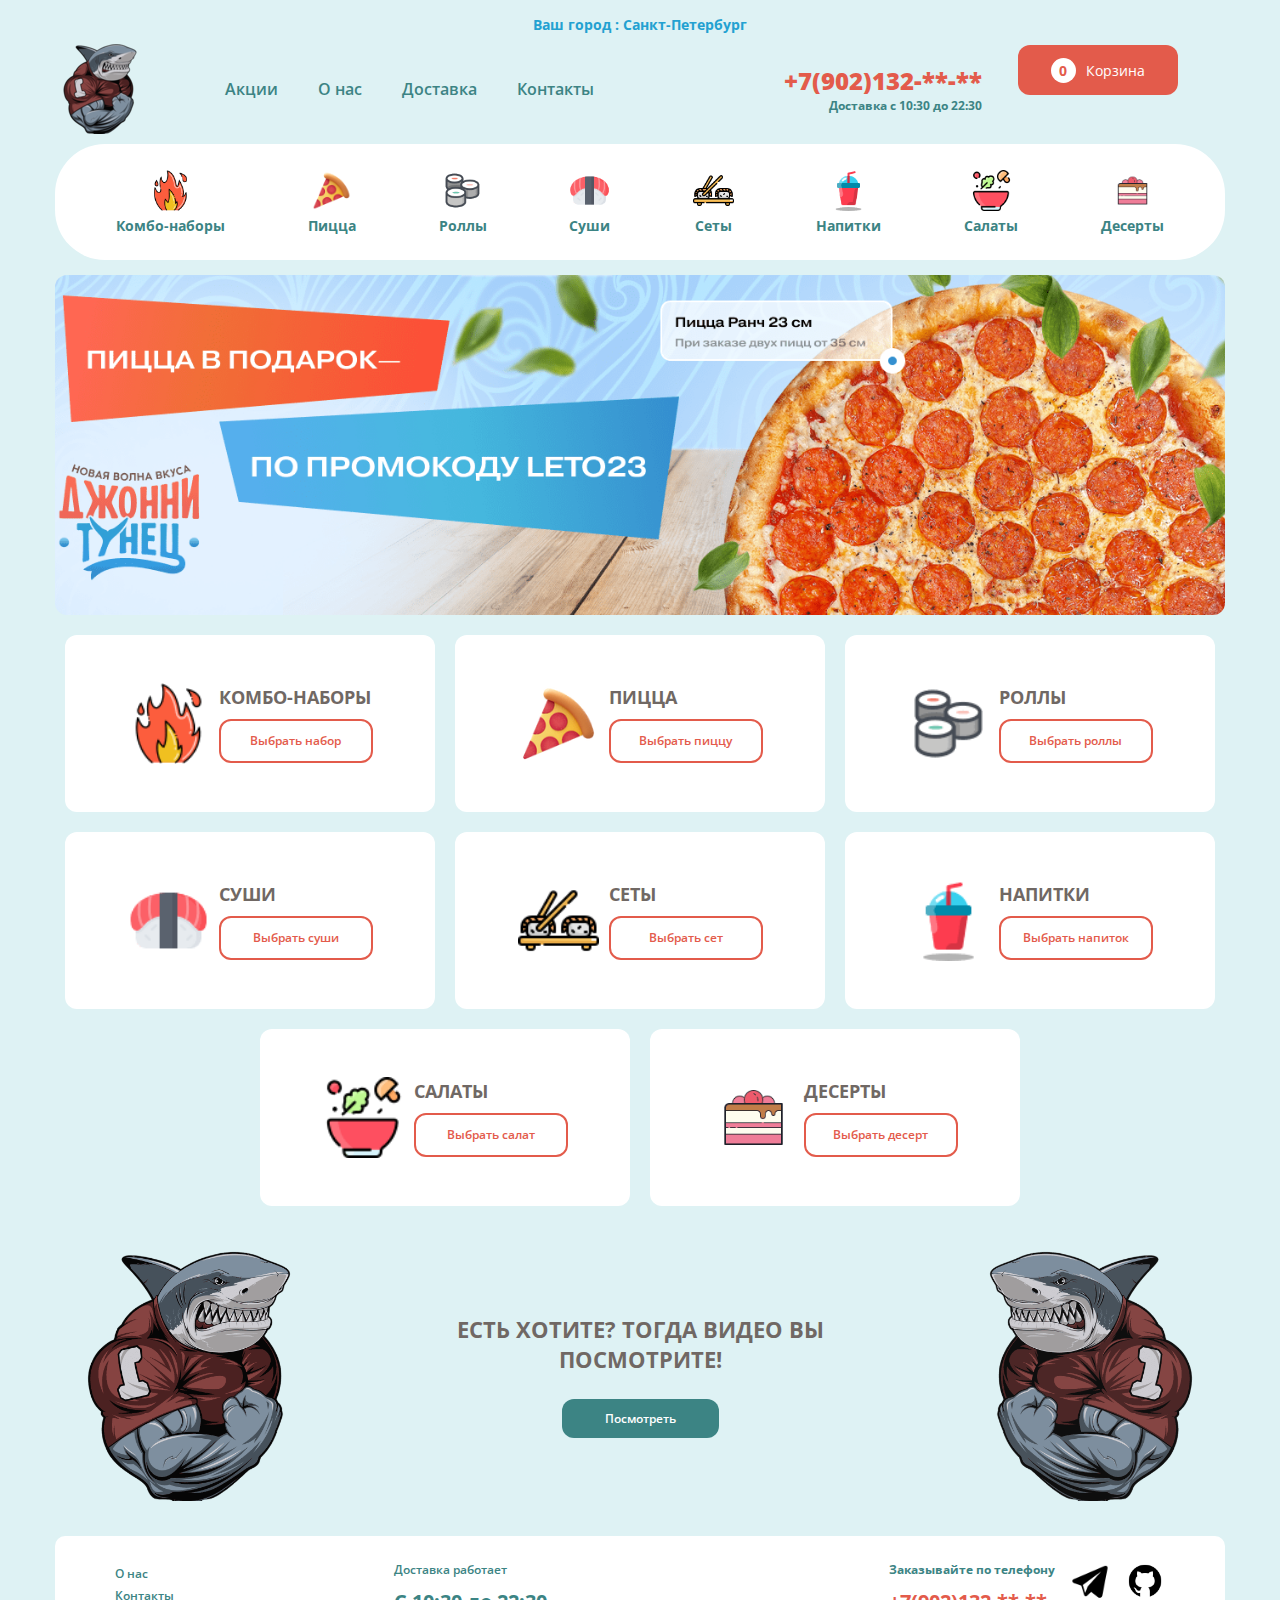
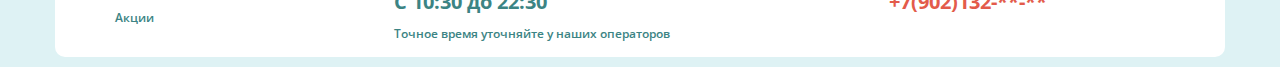
==== commit cd7f276c: "Add files via upload" ====
--- a/index.html
+++ b/index.html
@@ -95,7 +95,7 @@
         </div>
         <div class="basket__finish">
             <div class="basket__finish-delivery">Доставка: <span>Бесплатно</span></div>
-            <div class="basket__finish-price">Итого: <span>0 р</span></div>
+            <div class="basket__finish-price">Итого: <span>0р</span></div>
         </div>
     </div>
     <div class="advertising">
@@ -144,27 +144,27 @@
                     </div>
                 </nav>
                 <div class="header__menu">
-                    <a href="#" class="header__menu-item">
+                    <a href="pages/menu/combo.html" class="header__menu-item">
                         <img src="img/header/menu/огонь.png" alt="Комбо-наборы">
                         Комбо-наборы
                     </a>
-                    <a href="#" class="header__menu-item">
+                    <a href="pages/menu/pizza.html" class="header__menu-item">
                         <img src="img/header/menu/пицца.png" alt="Пицца">
                         Пицца
                     </a>
-                    <a href="#" class="header__menu-item">
+                    <a href="pages/menu/rolls.html" class="header__menu-item">
                         <img src="img/header/menu/роллы.png" alt="Роллы">
                         Роллы
                     </a>
-                    <a href="#" class="header__menu-item">
+                    <a href="pages/menu/sush.html" class="header__menu-item">
                         <img src="img/header/menu/суши.png" alt="Суши">
                         Суши
                     </a>
-                    <a href="#" class="header__menu-item">
+                    <a href="pages/menu/sets.html" class="header__menu-item">
                         <img src="img/header/menu/сеты.png" alt="Сеты">
                         Сеты
                     </a>
-                    <a href="#" class="header__menu-item">
+                    <a href="pages/menu/beverages.html" class="header__menu-item">
                         <img src="img/header/menu/напитки.png" alt="напитки">
                         Напитки
                     </a>
--- a/css/style.css
+++ b/css/style.css
@@ -257,7 +257,7 @@
 .header__menu-item {
   color: #3c8484;
   font-size: 14px;
-  font-weight: 600;
+  font-weight: 700;
   display: flex;
   flex-direction: column;
   justify-content: center;
@@ -386,14 +386,15 @@
   position: fixed;
   padding: 20px 0px 5px 0;
   right: 1%;
-  top: -100%;
+  top: -300%;
   display: flex;
   justify-content: space-between;
   flex-direction: column;
+  align-items: center;
   text-align: center;
   border-radius: 0px 0px 12px 12px;
   width: 400px;
-  min-height: 300px;
+  max-height: 500px;
   background: #f1f1f1;
   z-index: 1;
   border-bottom: 2px solid #3c8484;
@@ -433,8 +434,72 @@
   color: #3c8484;
   font-weight: 600;
 }
+.basket__wrapper {
+  display: flex;
+  flex-direction: column;
+  row-gap: 15px;
+  overflow: scroll;
+  padding: 10px;
+}
+.basket__item {
+  padding: 15px;
+  display: flex;
+  width: 250px;
+  -moz-column-gap: 10px;
+       column-gap: 10px;
+  background: #3c8484;
+  border-radius: 10px;
+  justify-content: center;
+  align-items: center;
+  flex-direction: column;
+  box-sizing: border-box;
+}
+.basket__item-title {
+  color: #fff;
+  font-weight: 800;
+}
+.basket__item-img {
+  width: 120px;
+  height: 120px;
+  -o-object-fit: cover;
+     object-fit: cover;
+  border-radius: 50%;
+  border: 2px solid #e35b4b;
+}
+.basket__item-descr {
+  font-size: 12px;
+  color: #fff;
+}
+.basket__item-counter {
+  margin-top: 10px;
+  display: flex;
+  width: 100px;
+  justify-content: space-between;
+  align-items: center;
+  background: #706864;
+  padding: 7px 15px;
+  border-radius: 15px;
+  box-sizing: border-box;
+}
+.basket__item-counter span {
+  cursor: pointer;
+  font-weight: 700;
+}
+.basket__item-counter span:hover {
+  color: #fff;
+}
+.basket__item-price {
+  color: #fff;
+  font-size: 20px;
+  font-weight: 700;
+  line-height: 24px;
+}
 .basket-active {
   top: 0;
+}
+.basket-none {
+  display: none;
+  visibility: hidden;
 }
 .basket:after {
   content: "";
@@ -987,6 +1052,20 @@
     width: 100%;
   }
 }
+.title {
+  color: #706864;
+  line-height: 36px;
+  font-size: 30px;
+  font-family: open-sans, sans-serif;
+  font-weight: 800;
+  text-align: center;
+}
+.title_fz18 {
+  line-height: 22px;
+  font-size: 18px;
+  text-align: left;
+}
+
 .promotions__wrapper {
   padding: 15px 10px;
   display: flex;
@@ -1344,4 +1423,85 @@
 }
 .contacts-map {
   margin-top: 35px;
+}
+
+.product {
+  padding: 15px 0 15px 0;
+}
+.product__wrapper {
+  margin-top: 30px;
+  display: flex;
+  flex-wrap: wrap;
+  gap: 30px;
+  justify-content: center;
+}
+.product__item {
+  display: flex;
+  flex-direction: column;
+  width: 353px;
+  min-height: 493px;
+  background: #fff;
+  border-radius: 10px;
+  box-sizing: border-box;
+  transition: 0.5s all;
+}
+.product__item-img {
+  width: 100%;
+  height: 100%;
+  -o-object-fit: cover;
+     object-fit: cover;
+  border-radius: 10px;
+}
+.product__item-info {
+  padding: 25px;
+  display: flex;
+  flex-direction: column;
+  justify-content: space-between;
+}
+.product__item-descr {
+  color: #706864;
+  min-height: 65px;
+  font-size: 12px;
+  margin-top: 30px;
+}
+.product__item-btn {
+  color: #fff;
+  background: #53a5ad;
+  border: none;
+  border-radius: 10px;
+  width: 157px;
+  height: 45px;
+  display: flex;
+  -moz-column-gap: 5px;
+       column-gap: 5px;
+  justify-content: center;
+  align-items: center;
+  font-size: 16px;
+  font-weight: 700;
+  cursor: pointer;
+  transition: 0.6s all;
+}
+.product__item-btn img {
+  width: 20px;
+  height: 20px;
+  -o-object-fit: cover;
+     object-fit: cover;
+}
+.product__item-btn:hover {
+  background: #e35b4b;
+}
+.product__item-wrapper {
+  display: flex;
+  justify-content: space-between;
+  align-items: center;
+}
+.product__item-price {
+  color: #53a5ad;
+  line-height: 22px;
+  font-size: 20px;
+  text-align: left;
+  font-weight: 700;
+}
+.product__item:hover {
+  transform: translateY(-2%);
 }/*# sourceMappingURL=style.css.map */